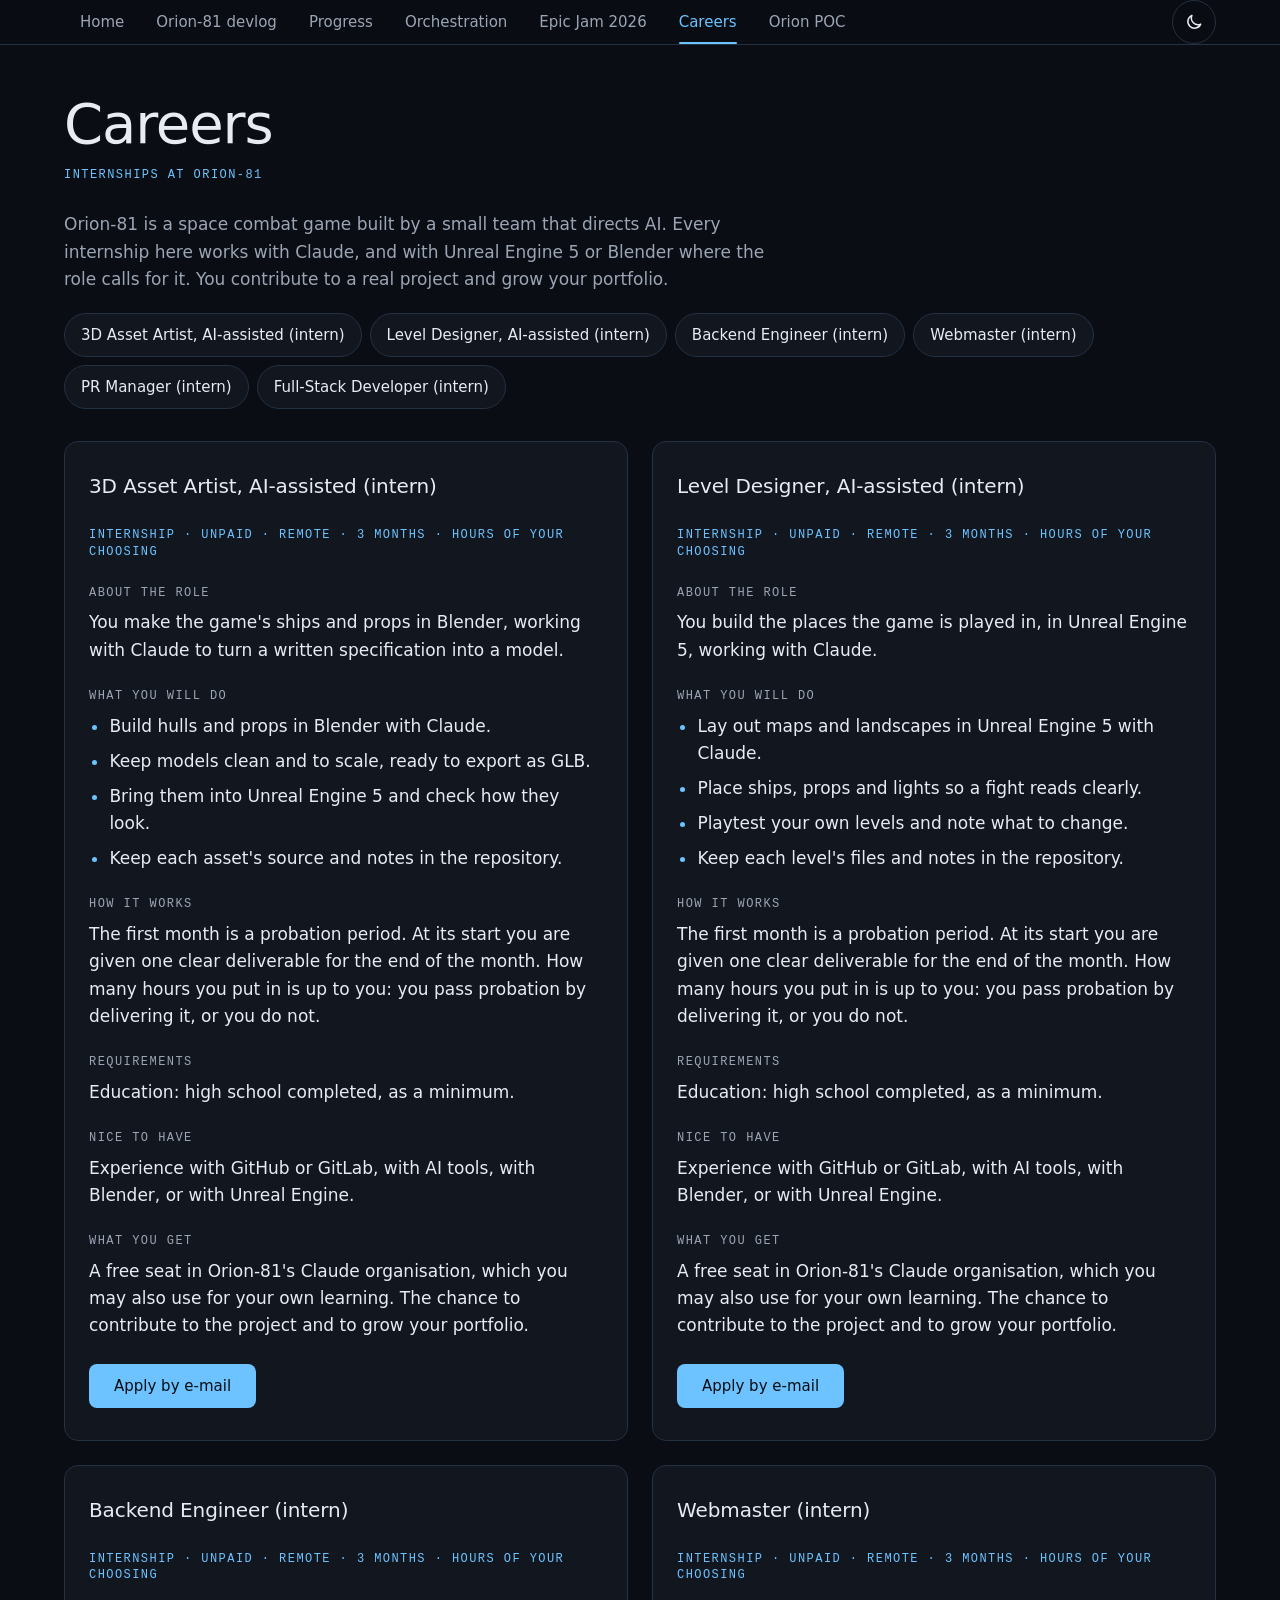
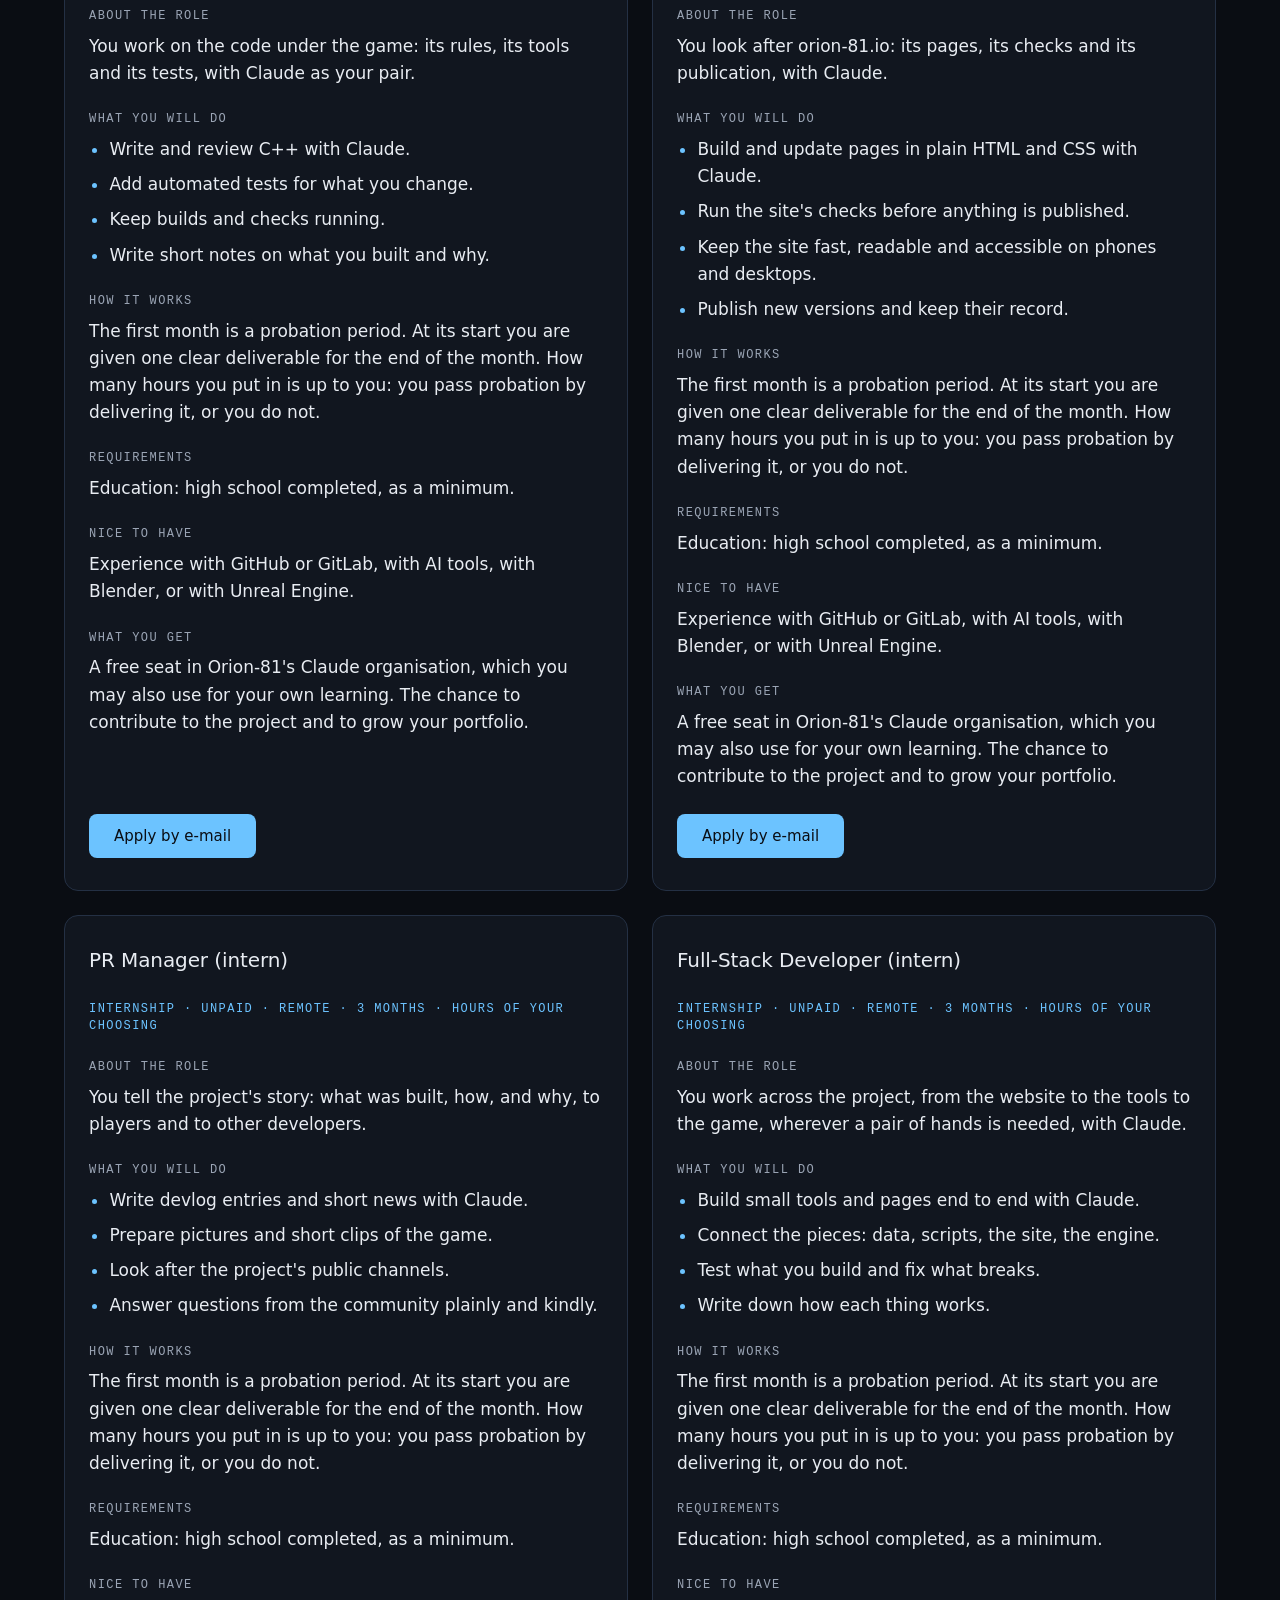
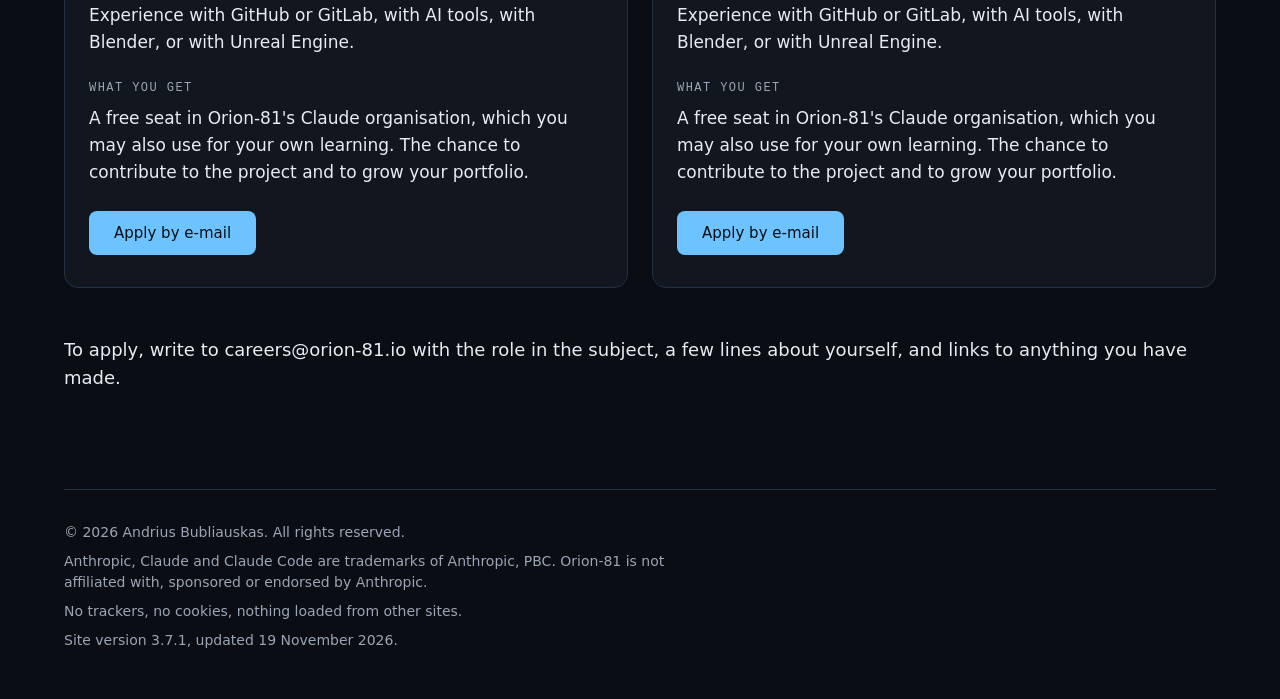
==== careers/index.html @ cafddaf0 "Website v3.7.1: an update of 19 November 2026, 06:45 UTC The home page, the devlog and the Progress " ====
<!doctype html>
<html lang="en-GB" data-theme="dark">
<head>
<meta charset="utf-8">
<meta http-equiv="Content-Security-Policy" content="default-src 'self'; base-uri 'none'; form-action 'none'">
<meta name="viewport" content="width=device-width, initial-scale=1">
<title>Careers at Orion-81</title>
<meta name="description" content="Careers at Orion-81: six internship roles, working with Claude and with Unreal Engine 5 or Blender. Apply by e-mail.">
<meta name="referrer" content="strict-origin-when-cross-origin">
<link rel="icon" type="image/png" sizes="32x32" href="../assets/img/logo/favicon-32.png">
<link rel="icon" type="image/png" sizes="180x180" href="../assets/img/logo/favicon-180.png">
<link rel="apple-touch-icon" href="../assets/img/logo/favicon-180.png">
<!-- (c) 2026 Andrius Bubliauskas. All rights reserved. -->
<link rel="stylesheet" href="../css/tokens.css">
<link rel="stylesheet" href="../css/base.css">
<link rel="stylesheet" href="../css/components.css">
<link rel="stylesheet" href="../css/careers.css">
<script src="../js/site.js"></script>
</head>
<body data-o81-page="careers">
<a class="skip" href="#main">Skip to content</a>
<header class="site-bar"><div class="bar-in">
<nav class="o81-tabs" aria-label="Site">
  <a class="o81-tab" data-tab="home" data-clean="../" href="../index.html">Home</a>
  <a class="o81-tab" data-tab="devlog" data-clean="../devlog/" href="../devlog/index.html">Orion-81 devlog</a>
  <a class="o81-tab" data-tab="progress" data-clean="../devlog/progress.html" href="../devlog/progress.html">Progress</a>
  <a class="o81-tab" data-tab="orchestration" data-clean="../orchestration/" href="../orchestration/index.html">Orchestration</a>
  <a class="o81-tab" data-tab="jam" data-clean="../epic-jam-2026/" href="../epic-jam-2026/index.html">Epic Jam 2026</a>
  <a class="o81-tab" data-tab="careers" data-clean="./" href="index.html" aria-current="page">Careers</a>
  <a class="o81-tab" data-tab="poc" data-clean="../poc/" href="../poc/index.html">Orion POC</a>
</nav>
<button type="button" class="theme-btn" id="o81-theme" aria-pressed="false" aria-label="Light theme"><svg class="i-moon" viewBox="0 0 24 24" width="20" height="20" fill="none" stroke="currentColor" stroke-width="1.8" stroke-linecap="round" stroke-linejoin="round" aria-hidden="true"><path d="M20 14.5A8 8 0 0 1 9.5 4 8 8 0 1 0 20 14.5z"/></svg><svg class="i-sun" viewBox="0 0 24 24" width="20" height="20" fill="none" stroke="currentColor" stroke-width="1.8" stroke-linecap="round" aria-hidden="true"><circle cx="12" cy="12" r="4"/><path d="M12 2v2M12 20v2M2 12h2M20 12h2M4.9 4.9l1.4 1.4M17.7 17.7l1.4 1.4M4.9 19.1l1.4-1.4M17.7 6.3l1.4-1.4"/></svg></button>
</div>
</header>
<main id="main" class="cr-main">

<div class="cr-head">
  <h1>Careers</h1>
  <p class="cr-sub">Internships at Orion-81</p>
  <p class="cr-intro">Orion-81 is a space combat game built by a small team that directs AI. Every internship here works with Claude, and with Unreal Engine 5 or Blender where the role calls for it. You contribute to a real project and grow your portfolio.</p>
  <nav class="cr-roles" aria-label="The six internship roles">
  <ul>
    <li><a href="#asset-artist">3D Asset Artist, AI-assisted (intern)</a></li>
    <li><a href="#level-designer">Level Designer, AI-assisted (intern)</a></li>
    <li><a href="#backend-engineer">Backend Engineer (intern)</a></li>
    <li><a href="#webmaster">Webmaster (intern)</a></li>
    <li><a href="#pr-manager">PR Manager (intern)</a></li>
    <li><a href="#full-stack-developer">Full-Stack Developer (intern)</a></li>
  </ul>
  </nav>
</div>

<div class="cr-list">
<article class="cr-card" id="asset-artist" aria-labelledby="asset-artist-t">
  <h2 id="asset-artist-t">3D Asset Artist, AI-assisted (intern)</h2>
  <p class="cr-kind">Internship &middot; Unpaid &middot; Remote &middot; 3 months &middot; Hours of your choosing</p>
  <h3>About the role</h3>
  <p>You make the game&#x27;s ships and props in Blender, working with Claude to turn a written specification into a model.</p>
  <h3>What you will do</h3>
  <ul>
    <li>Build hulls and props in Blender with Claude.</li>
    <li>Keep models clean and to scale, ready to export as GLB.</li>
    <li>Bring them into Unreal Engine 5 and check how they look.</li>
    <li>Keep each asset&#x27;s source and notes in the repository.</li>
  </ul>
  <h3>How it works</h3>
  <p>The first month is a probation period. At its start you are given one clear deliverable for the end of the month. How many hours you put in is up to you: you pass probation by delivering it, or you do not.</p>
  <h3>Requirements</h3>
  <p>Education: high school completed, as a minimum.</p>
  <h3>Nice to have</h3>
  <p>Experience with GitHub or GitLab, with AI tools, with Blender, or with Unreal Engine.</p>
  <h3>What you get</h3>
  <p>A free seat in Orion-81&#x27;s Claude organisation, which you may also use for your own learning. The chance to contribute to the project and to grow your portfolio.</p>
  <p class="cr-act"><a class="btn btn-primary cr-apply-btn" href="mailto:careers@orion-81.io?subject=Internship%20application%3A%203D%20Asset%20Artist%2C%20AI-assisted%20%28intern%29" aria-label="Apply by e-mail: 3D Asset Artist, AI-assisted (intern)">Apply by e-mail</a></p>
</article>

<article class="cr-card" id="level-designer" aria-labelledby="level-designer-t">
  <h2 id="level-designer-t">Level Designer, AI-assisted (intern)</h2>
  <p class="cr-kind">Internship &middot; Unpaid &middot; Remote &middot; 3 months &middot; Hours of your choosing</p>
  <h3>About the role</h3>
  <p>You build the places the game is played in, in Unreal Engine 5, working with Claude.</p>
  <h3>What you will do</h3>
  <ul>
    <li>Lay out maps and landscapes in Unreal Engine 5 with Claude.</li>
    <li>Place ships, props and lights so a fight reads clearly.</li>
    <li>Playtest your own levels and note what to change.</li>
    <li>Keep each level&#x27;s files and notes in the repository.</li>
  </ul>
  <h3>How it works</h3>
  <p>The first month is a probation period. At its start you are given one clear deliverable for the end of the month. How many hours you put in is up to you: you pass probation by delivering it, or you do not.</p>
  <h3>Requirements</h3>
  <p>Education: high school completed, as a minimum.</p>
  <h3>Nice to have</h3>
  <p>Experience with GitHub or GitLab, with AI tools, with Blender, or with Unreal Engine.</p>
  <h3>What you get</h3>
  <p>A free seat in Orion-81&#x27;s Claude organisation, which you may also use for your own learning. The chance to contribute to the project and to grow your portfolio.</p>
  <p class="cr-act"><a class="btn btn-primary cr-apply-btn" href="mailto:careers@orion-81.io?subject=Internship%20application%3A%20Level%20Designer%2C%20AI-assisted%20%28intern%29" aria-label="Apply by e-mail: Level Designer, AI-assisted (intern)">Apply by e-mail</a></p>
</article>

<article class="cr-card" id="backend-engineer" aria-labelledby="backend-engineer-t">
  <h2 id="backend-engineer-t">Backend Engineer (intern)</h2>
  <p class="cr-kind">Internship &middot; Unpaid &middot; Remote &middot; 3 months &middot; Hours of your choosing</p>
  <h3>About the role</h3>
  <p>You work on the code under the game: its rules, its tools and its tests, with Claude as your pair.</p>
  <h3>What you will do</h3>
  <ul>
    <li>Write and review C++ with Claude.</li>
    <li>Add automated tests for what you change.</li>
    <li>Keep builds and checks running.</li>
    <li>Write short notes on what you built and why.</li>
  </ul>
  <h3>How it works</h3>
  <p>The first month is a probation period. At its start you are given one clear deliverable for the end of the month. How many hours you put in is up to you: you pass probation by delivering it, or you do not.</p>
  <h3>Requirements</h3>
  <p>Education: high school completed, as a minimum.</p>
  <h3>Nice to have</h3>
  <p>Experience with GitHub or GitLab, with AI tools, with Blender, or with Unreal Engine.</p>
  <h3>What you get</h3>
  <p>A free seat in Orion-81&#x27;s Claude organisation, which you may also use for your own learning. The chance to contribute to the project and to grow your portfolio.</p>
  <p class="cr-act"><a class="btn btn-primary cr-apply-btn" href="mailto:careers@orion-81.io?subject=Internship%20application%3A%20Backend%20Engineer%20%28intern%29" aria-label="Apply by e-mail: Backend Engineer (intern)">Apply by e-mail</a></p>
</article>

<article class="cr-card" id="webmaster" aria-labelledby="webmaster-t">
  <h2 id="webmaster-t">Webmaster (intern)</h2>
  <p class="cr-kind">Internship &middot; Unpaid &middot; Remote &middot; 3 months &middot; Hours of your choosing</p>
  <h3>About the role</h3>
  <p>You look after orion-81.io: its pages, its checks and its publication, with Claude.</p>
  <h3>What you will do</h3>
  <ul>
    <li>Build and update pages in plain HTML and CSS with Claude.</li>
    <li>Run the site&#x27;s checks before anything is published.</li>
    <li>Keep the site fast, readable and accessible on phones and desktops.</li>
    <li>Publish new versions and keep their record.</li>
  </ul>
  <h3>How it works</h3>
  <p>The first month is a probation period. At its start you are given one clear deliverable for the end of the month. How many hours you put in is up to you: you pass probation by delivering it, or you do not.</p>
  <h3>Requirements</h3>
  <p>Education: high school completed, as a minimum.</p>
  <h3>Nice to have</h3>
  <p>Experience with GitHub or GitLab, with AI tools, with Blender, or with Unreal Engine.</p>
  <h3>What you get</h3>
  <p>A free seat in Orion-81&#x27;s Claude organisation, which you may also use for your own learning. The chance to contribute to the project and to grow your portfolio.</p>
  <p class="cr-act"><a class="btn btn-primary cr-apply-btn" href="mailto:careers@orion-81.io?subject=Internship%20application%3A%20Webmaster%20%28intern%29" aria-label="Apply by e-mail: Webmaster (intern)">Apply by e-mail</a></p>
</article>

<article class="cr-card" id="pr-manager" aria-labelledby="pr-manager-t">
  <h2 id="pr-manager-t">PR Manager (intern)</h2>
  <p class="cr-kind">Internship &middot; Unpaid &middot; Remote &middot; 3 months &middot; Hours of your choosing</p>
  <h3>About the role</h3>
  <p>You tell the project&#x27;s story: what was built, how, and why, to players and to other developers.</p>
  <h3>What you will do</h3>
  <ul>
    <li>Write devlog entries and short news with Claude.</li>
    <li>Prepare pictures and short clips of the game.</li>
    <li>Look after the project&#x27;s public channels.</li>
    <li>Answer questions from the community plainly and kindly.</li>
  </ul>
  <h3>How it works</h3>
  <p>The first month is a probation period. At its start you are given one clear deliverable for the end of the month. How many hours you put in is up to you: you pass probation by delivering it, or you do not.</p>
  <h3>Requirements</h3>
  <p>Education: high school completed, as a minimum.</p>
  <h3>Nice to have</h3>
  <p>Experience with GitHub or GitLab, with AI tools, with Blender, or with Unreal Engine.</p>
  <h3>What you get</h3>
  <p>A free seat in Orion-81&#x27;s Claude organisation, which you may also use for your own learning. The chance to contribute to the project and to grow your portfolio.</p>
  <p class="cr-act"><a class="btn btn-primary cr-apply-btn" href="mailto:careers@orion-81.io?subject=Internship%20application%3A%20PR%20Manager%20%28intern%29" aria-label="Apply by e-mail: PR Manager (intern)">Apply by e-mail</a></p>
</article>

<article class="cr-card" id="full-stack-developer" aria-labelledby="full-stack-developer-t">
  <h2 id="full-stack-developer-t">Full-Stack Developer (intern)</h2>
  <p class="cr-kind">Internship &middot; Unpaid &middot; Remote &middot; 3 months &middot; Hours of your choosing</p>
  <h3>About the role</h3>
  <p>You work across the project, from the website to the tools to the game, wherever a pair of hands is needed, with Claude.</p>
  <h3>What you will do</h3>
  <ul>
    <li>Build small tools and pages end to end with Claude.</li>
    <li>Connect the pieces: data, scripts, the site, the engine.</li>
    <li>Test what you build and fix what breaks.</li>
    <li>Write down how each thing works.</li>
  </ul>
  <h3>How it works</h3>
  <p>The first month is a probation period. At its start you are given one clear deliverable for the end of the month. How many hours you put in is up to you: you pass probation by delivering it, or you do not.</p>
  <h3>Requirements</h3>
  <p>Education: high school completed, as a minimum.</p>
  <h3>Nice to have</h3>
  <p>Experience with GitHub or GitLab, with AI tools, with Blender, or with Unreal Engine.</p>
  <h3>What you get</h3>
  <p>A free seat in Orion-81&#x27;s Claude organisation, which you may also use for your own learning. The chance to contribute to the project and to grow your portfolio.</p>
  <p class="cr-act"><a class="btn btn-primary cr-apply-btn" href="mailto:careers@orion-81.io?subject=Internship%20application%3A%20Full-Stack%20Developer%20%28intern%29" aria-label="Apply by e-mail: Full-Stack Developer (intern)">Apply by e-mail</a></p>
</article>
</div>

<p class="cr-close">To apply, write to careers@orion-81.io with the role in the subject, a few lines about yourself, and links to anything you have made.</p>

</main>
<footer class="pg-footer">
  <p>&copy; 2026 Andrius Bubliauskas. All rights reserved.</p>
  <p>Anthropic, Claude and Claude Code are trademarks of Anthropic, PBC. Orion-81 is not affiliated with, sponsored or endorsed by Anthropic.</p>
  <p>No trackers, no cookies, nothing loaded from other sites.</p>
  <p>Site version 3.7.1, updated 19 November 2026.</p>
</footer>
<script src="../js/tabbar.js"></script>
</body>
</html>
---- css/tokens.css ----
/* (c) 2026 Andrius Bubliauskas. All rights reserved.
   Design tokens for orion-81.io 3.0.0 (DESIGN.md section 1). Components use these names, never raw values.
   Dark is the default; the light theme is chosen only by the visitor (the switch in the top bar). */
:root {
  color-scheme: dark;

  /* colour roles, dark */
  --bg: #0a0d13;
  --surface: #11161f;
  --raised: #171e2a;
  --line: #243044;
  --control-line: #627189;
  --text: #e8ecf2;
  --muted: #9ba5b5;
  --primary: #6cc3ff;
  --done: #5fd38d;
  --now: #ffc65c;
  --next: #9aa8ff;
  --on-primary: var(--bg);
  --bar-bg: rgba(10, 13, 19, 0.94);
  --plate: #05070b;

  /* type */
  --sans: system-ui, -apple-system, "Segoe UI", Roboto, "Helvetica Neue", Arial, sans-serif;
  --mono: ui-monospace, "Cascadia Mono", Consolas, "Liberation Mono", monospace;
  --fs-display: clamp(2.25rem, 5vw, 3.5rem);
  --fs-h2: clamp(1.5rem, 3vw, 2rem);
  --fs-h3: 1.25rem;
  --fs-body: 1.0625rem;
  --fs-small: 0.875rem;
  --fs-eyebrow: 0.75rem;
  --measure: 68ch;

  /* spacing, 4-based */
  --s1: 4px;
  --s2: 8px;
  --s3: 12px;
  --s4: 16px;
  --s5: 24px;
  --s6: 32px;
  --s7: 48px;
  --s8: 64px;
  --s9: 96px;
  --section-gap: clamp(var(--s7), 8vw, var(--s9));
  --gutter: clamp(16px, 4vw, 32px);
  --content: min(72rem, 100% - 2 * var(--gutter));

  /* shape */
  --radius: 14px;
  --radius-s: 8px;
  --radius-pill: 999px;
  --glow-c: color-mix(in srgb, var(--primary) 18%, transparent);
  --glow: 0 0 24px 2px var(--glow-c);
  --hit: 44px;

  /* motion */
  --dur-fast: 150ms;
  --dur: 250ms;
  --dur-slow: 400ms;
  --dur-gauge: 700ms;
  --ease: cubic-bezier(0.2, 0.7, 0.2, 1);
}

:root[data-theme="light"] {
  color-scheme: light;
  --bg: #f6f8fb;
  --surface: #ffffff;
  --raised: #eef2f7;
  --line: #d9e0ea;
  --control-line: #738094;
  --text: #0f1621;
  --muted: #4f5b6d;
  --primary: #0b6fb8;
  --done: #187a43;
  --now: #9a6100;
  --next: #4a55c7;
  --bar-bg: rgba(246, 248, 251, 0.94);
}

@media (prefers-reduced-motion: reduce) {
  :root {
    --dur-fast: 0.01ms;
    --dur: 0.01ms;
    --dur-slow: 0.01ms;
    --dur-gauge: 0.01ms;
  }
}
---- css/base.css ----
/* (c) 2026 Andrius Bubliauskas. All rights reserved.
   Base layer for orion-81.io 3.0.0: reset, type, page frame, top bar, skip link, footer (DESIGN.md sections 1, 2, 3.1, 3.14). */
*, *::before, *::after { box-sizing: border-box; }
html {
  -webkit-text-size-adjust: 100%;
  text-size-adjust: 100%;
  --bar-h: 45px;
  --toc-h: 0px;
  scroll-padding-top: calc(var(--bar-h) + var(--toc-h) + var(--s4));
}
@media (max-width: 559px) {
  html { --bar-h: 89px; }
}
/* seven tabs: up to 434 px the strip needs a third row (3 x 44 px and the border; measured: 133 px at 434 px, 89 px at 435 px), so the page's top allowance follows it (3.6.0) */
@media (max-width: 434px) {
  html { --bar-h: 133px; }
}
@media (min-width: 900px) {
  html.has-toc { --toc-h: 45px; }
}
body {
  margin: 0;
  display: grid;
  grid-template-columns: minmax(0, 1fr);
  grid-template-rows: auto auto 1fr auto;
  min-height: 100vh;
  background: var(--bg);
  color: var(--text);
  font: 400 var(--fs-body) / 1.6 var(--sans);
  font-variant-numeric: normal;
  overflow-wrap: break-word;
}
h1, h2, h3, h4, p, dl, dd, dt, ol, ul, figure, blockquote { margin: 0; padding: 0; }
ol, ul { list-style: none; }
img, svg { max-width: 100%; }
img { height: auto; }
button, input, select { font: inherit; color: inherit; }
button { cursor: pointer; }

h1 { font-size: var(--fs-display); font-weight: 300; line-height: 1.1; letter-spacing: -0.02em; }
h2 { font-size: var(--fs-h2); font-weight: 400; line-height: 1.2; letter-spacing: -0.005em; }
h3 { font-size: var(--fs-h3); font-weight: 500; line-height: 1.3; }
p, li, dd { max-width: var(--measure); }
small, .small { font-size: var(--fs-small); line-height: 1.5; }

a { color: var(--primary); text-decoration: underline; text-underline-offset: 0.18em; text-decoration-thickness: 1px; }
a:hover { text-decoration-thickness: 2px; }

:focus-visible {
  outline: 2px solid var(--primary);
  outline-offset: 2px;
  border-radius: 4px;
}
:focus:not(:focus-visible) { outline: none; }

main { grid-row: 3; min-width: 0; }
main > * { width: var(--content); margin-inline: auto; }
main > section { padding-block: 0 var(--section-gap); }
main > section:first-child { padding-top: clamp(var(--s5), 5vw, var(--s8)); }

/* skip link: sits above the window until it is focused */
.skip {
  position: absolute;
  top: 0;
  left: var(--s4);
  z-index: 100;
  display: inline-flex;
  align-items: center;
  min-height: var(--hit);
  padding: 0 var(--s4);
  background: var(--primary);
  color: var(--on-primary);
  border-radius: 0 0 var(--radius-s) var(--radius-s);
  font-weight: 500;
  text-decoration: none;
  transform: translateY(-110%);
  transition: transform var(--dur-fast) var(--ease);
}
.skip:focus { transform: none; outline: 2px solid var(--text); outline-offset: -4px; }

/* top bar: five tabs, a 44 px theme button, sticky and translucent */
.site-bar {
  grid-row: 1;
  position: sticky;
  top: 0;
  z-index: 40;
  background: var(--bar-bg);
  border-bottom: 1px solid var(--line);
}
@supports (backdrop-filter: blur(8px)) {
  .site-bar { backdrop-filter: blur(10px); -webkit-backdrop-filter: blur(10px); }
}
.bar-in {
  width: var(--content);
  margin-inline: auto;
  display: flex;
  align-items: center;
  gap: var(--s2);
  min-height: var(--hit);
}
/* all five tabs are always visible: below about 560 px the strip wraps onto a second row (never a sideways scroll) */
.o81-tabs {
  flex: 1 1 auto;
  min-width: 0;
  display: flex;
  flex-wrap: wrap;
  align-items: stretch;
  position: relative;
}
.o81-tab {
  position: relative;
  flex: 0 0 auto;
  display: inline-flex;
  align-items: center;
  min-width: var(--hit);
  min-height: var(--hit);
  padding: 0 var(--s3);
  color: var(--muted);
  font-size: 0.9375rem;
  white-space: nowrap;
  text-decoration: none;
  transition: color var(--dur-fast) var(--ease);
}
.o81-tab:hover { color: var(--text); }
.o81-tab[aria-current="page"] { color: var(--primary); }
.o81-tab[aria-current="page"]::after {
  content: "";
  position: absolute;
  left: var(--s3);
  right: var(--s3);
  bottom: 0;
  height: 2px;
  background: var(--primary);
  border-radius: 2px;
}
.o81-tab:focus-visible { outline-offset: -4px; }
/* narrow screens: the tabs flow in rows (never a sideways scroll). The first row leaves room for the theme button at the top right; the second row
   uses the whole width, so the seven tabs fit in two rows from 435 px and take a third row below that (3.6.0). */
@media (max-width: 559px) {
  .bar-in { display: block; position: relative; }
  .o81-tabs { display: block; font-size: 0; line-height: 0; }
  .o81-tabs::before { content: ""; float: right; width: calc(var(--hit) + var(--s2)); height: var(--hit); }
  .o81-tab { vertical-align: top; font-size: 0.9375rem; line-height: 1.2; }
  .theme-btn { position: absolute; top: 0; right: 0; }
}
@media (max-width: 400px) {
  .o81-tab { padding: 0 8px; }
  .o81-tab[aria-current="page"]::after { left: 8px; right: 8px; }
}
/* six tabs: on the narrowest phones the tab text is a little smaller so that they keep two rows */
@media (max-width: 359px) {
  .o81-tab { padding: 0 6px; font-size: 0.875rem; }
  .o81-tab[aria-current="page"]::after { left: 6px; right: 6px; }
}
@media (min-width: 700px) {
  .o81-tab { padding: 0 var(--s4); }
  .o81-tab[aria-current="page"]::after { left: var(--s4); right: var(--s4); }
}

.theme-btn {
  flex: 0 0 auto;
  align-self: flex-start;
  width: var(--hit);
  height: var(--hit);
  display: grid;
  place-items: center;
  padding: 0;
  background: transparent;
  border: 1px solid var(--line);
  border-radius: var(--radius-pill);
  color: var(--text);
  transition: background var(--dur) var(--ease), border-color var(--dur) var(--ease);
}
.theme-btn:hover { background: var(--raised); border-color: var(--primary); }
.theme-btn .i-sun { display: none; }
[data-theme="light"] .theme-btn .i-sun { display: block; }
[data-theme="light"] .theme-btn .i-moon { display: none; }
html:not(.js) .theme-btn { display: none; }

/* footer */
.pg-footer {
  grid-row: 4;
  width: var(--content);
  margin-inline: auto;
  padding-block: var(--s6) var(--s7);
  border-top: 1px solid var(--line);
  color: var(--muted);
  font-size: var(--fs-small);
  line-height: 1.5;
}
.pg-footer p + p { margin-top: var(--s2); }

/* three-star marker: three dots on a diagonal, drawn for the project */
.stars { display: inline-flex; gap: 4px; align-items: center; vertical-align: middle; margin-right: var(--s3); }
.stars i { display: block; width: 5px; height: 5px; border-radius: 50%; background: var(--primary); }
.stars i:nth-child(1) { transform: translate(-4px, 4px); }
.stars i:nth-child(2) { opacity: 0.7; }
.stars i:nth-child(3) { opacity: 0.45; transform: translate(4px, -4px); }
h2 .stars { margin-right: var(--s3); }

.eyebrow, .fp-eyebrow {
  font: 500 var(--fs-eyebrow) / 1.4 var(--mono);
  letter-spacing: 0.12em;
  text-transform: uppercase;
  color: var(--muted);
}
---- css/components.css ----
/* (c) 2026 Andrius Bubliauskas. All rights reserved.
   Components for orion-81.io 3.0.0 (DESIGN.md section 3 and the amendments of section 7). Built on tokens.css; no raw colour values.
   Everything is readable without script: the un-animated state is the complete, visible state. */

/* ---- buttons and links (3.12) */
.btn, .fp-btn {
  display: inline-flex;
  align-items: center;
  justify-content: center;
  gap: var(--s2);
  min-height: var(--hit);
  min-width: var(--hit);
  padding: 0 var(--s5);
  border: 1px solid transparent;
  border-radius: var(--radius-s);
  background: transparent;
  color: var(--text);
  font-size: 0.9375rem;
  font-weight: 500;
  line-height: 1.2;
  text-align: center;
  text-decoration: none;
  transition: background var(--dur-fast) var(--ease), border-color var(--dur-fast) var(--ease), color var(--dur-fast) var(--ease);
}
.btn-primary, .fp-btn-primary { background: var(--primary); color: var(--on-primary); }
.btn-primary:hover, .fp-btn-primary:hover { background: color-mix(in srgb, var(--primary) 84%, var(--text)); }
.btn-secondary, .fp-btn-secondary { border-color: var(--line); background: transparent; }
.btn-secondary:hover, .fp-btn-secondary:hover { border-color: var(--primary); background: var(--raised); }
.btn-quiet { color: var(--primary); padding-inline: var(--s3); }
.btn-quiet:hover { background: var(--raised); }
.btn:focus-visible, .fp-btn:focus-visible { outline-offset: 3px; }
.btn[disabled], .btn[aria-disabled="true"] { color: var(--muted); border-color: var(--line); background: transparent; cursor: not-allowed; }

/* ---- the streak divider (3.5) */
.streak {
  height: 1px;
  margin-bottom: var(--s7);
  background: linear-gradient(90deg, transparent, var(--primary) 50%, transparent);
  box-shadow: var(--glow);
  transform-origin: 50% 50%;
}

/* ---- the hero (3.3): the logo is a deliberate dark plate (radius, a hairline and the glow) */
.fp-hero, .pg-hero { display: grid; gap: var(--s5); align-items: center; }
.fp-hero picture, .pg-hero picture {
  display: block;
  justify-self: start;
  width: min(60%, 200px);
  overflow: hidden;
  background: var(--plate);
  border: 1px solid var(--line);
  border-radius: var(--radius);
  box-shadow: var(--glow);
}
.fp-logo, .pg-logo { display: block; width: 100%; height: auto; }
.fp-title { margin: var(--s3) 0 var(--s3); }
.fp-lead { font-size: 1.3125rem; line-height: 1.45; font-weight: 300; max-width: 34ch; }
.fp-summary { margin-top: var(--s4); color: var(--muted); max-width: 56ch; }
.fp-cta { display: flex; flex-wrap: wrap; gap: var(--s3); margin-top: var(--s5); }
@media (min-width: 760px) {
  .fp-hero { grid-template-columns: minmax(0, 1.15fr) minmax(0, 0.85fr); gap: var(--s7); }
  .fp-hero picture { order: 2; justify-self: end; width: 100%; max-width: 200px; }
}

/* devlog hero: the page title with the logo beside it */
.pg-hero { gap: var(--s4); }
.pg-lead { font-size: 1.1875rem; line-height: 1.5; font-weight: 300; max-width: 62ch; }
.pg-hero p { max-width: 62ch; }
.pg-summary-page { color: var(--muted); }
.pg-status-line {
  padding: var(--s4) var(--s5);
  background: var(--surface);
  border: 1px solid var(--line);
  border-left: 3px solid var(--now);
  border-radius: var(--radius);
}
@media (min-width: 900px) {
  .pg-hero { grid-template-columns: minmax(0, 1fr) minmax(0, 190px); column-gap: var(--s7); align-items: start; }
  .pg-hero picture { grid-column: 2; grid-row: 1 / span 6; justify-self: end; width: 100%; max-width: 190px; }
  .pg-hero > :not(picture) { grid-column: 1; }
}

/* ---- gauge tiles (3.4 and 7.3): the number is real text and is never rewritten; the numbers of a row share one baseline */
.fp-stats { display: grid; gap: var(--s4); grid-template-columns: minmax(0, 1fr); }
@media (min-width: 360px) { .fp-stats { grid-template-columns: repeat(2, minmax(0, 1fr)); } }
@media (min-width: 1200px) { .fp-stats { grid-template-columns: repeat(4, minmax(0, 1fr)); } }
.fp-stat {
  display: flex;
  flex-direction: column-reverse;
  justify-content: flex-end;
  gap: var(--s3);
  padding: var(--s5);
  background: var(--surface);
  border: 1px solid var(--line);
  border-radius: var(--radius);
}
.fp-cap { font-size: var(--fs-small); line-height: 1.45; color: var(--muted); max-width: 28ch; }
.fp-num { font: 300 clamp(2rem, 3.2vw, 2.75rem) / 1.1 var(--sans); font-variant-numeric: tabular-nums; letter-spacing: -0.02em; }
@media (min-width: 360px) and (max-width: 599px) { .fp-stats { gap: var(--s3); } .fp-stat { padding: var(--s4); } .fp-num { font-size: 1.75rem; } }
/* in the narrowest tiles "201 of 278" may wrap: the line height then clears the taller inline boxes of the numbers, so the lines never overlap */
@media (min-width: 360px) and (max-width: 419px) { .fp-num { font-size: 1.5rem; line-height: 1.65; } }
/* The big numbers are set in the sans stack with tabular figures. In the monospace stack the comma and the space are whole cells, which read as "1 , 396" and "~67  bn"; the digits keep one width, so the numbers of a row still line up */
.fp-of { font: 400 1rem var(--sans); color: var(--muted); letter-spacing: 0; }
.gauge { display: block; width: auto; max-width: 100%; height: 5.5rem; margin: 0 0 var(--s2); overflow: visible; }
.gauge .track, .gauge .val { fill: none; stroke-width: 9; stroke-linecap: round; }
.gauge .track { stroke: var(--raised); }
.gauge .val { stroke: var(--primary); }
/* a tile without a gauge keeps the gauge's height as a quiet three-star mark, so the numbers of the row line up */
.fp-stat-plain .fp-num::before {
  content: "";
  display: block;
  height: 5.5rem;
  margin-bottom: var(--s2);
  background:
    radial-gradient(circle, var(--primary) 0 3px, transparent 3.5px) 10px 76% / 14px 14px no-repeat,
    radial-gradient(circle, color-mix(in srgb, var(--primary) 70%, transparent) 0 3px, transparent 3.5px) 28px 50% / 14px 14px no-repeat,
    radial-gradient(circle, color-mix(in srgb, var(--primary) 45%, transparent) 0 3px, transparent 3.5px) 46px 24% / 14px 14px no-repeat;
}

/* ---- feature link cards: the progress chart (home) and the same card on the devlog */
.fp-feature, .pg-feature {
  display: grid;
  grid-template-columns: auto minmax(0, 1fr);
  gap: var(--s5);
  align-items: center;
  padding: var(--s5);
  background: var(--surface);
  border: 1px solid var(--line);
  border-radius: var(--radius);
  color: var(--text);
  text-decoration: none;
  transition: border-color var(--dur) var(--ease), background var(--dur) var(--ease);
}
.fp-feature:hover, .pg-feature:hover { border-color: var(--primary); background: var(--raised); }
.fp-feature-art { display: flex; align-items: flex-end; gap: 6px; width: 96px; height: 80px; }
.fp-bar { display: block; flex: 1 1 0; background: var(--primary); border-radius: 3px 3px 0 0; }
.fp-bar-1 { height: 30%; opacity: 0.5; }
.fp-bar-2 { height: 52%; opacity: 0.6; }
.fp-bar-3 { height: 44%; opacity: 0.7; }
.fp-bar-4 { height: 70%; opacity: 0.8; }
.fp-bar-5 { height: 62%; opacity: 0.9; }
.fp-bar-6 { height: 90%; }
.fp-feature-text { display: flex; flex-direction: column; gap: var(--s1); min-width: 0; }
.fp-feature-kicker, .pg-feature-kicker { display: block; font: 500 var(--fs-eyebrow) / 1.4 var(--mono); letter-spacing: 0.12em; text-transform: uppercase; color: var(--primary); }
.fp-feature-h, .pg-feature-h { display: block; font-size: var(--fs-h3); font-weight: 500; line-height: 1.3; }
.fp-feature-p, .pg-feature-p { display: block; color: var(--muted); max-width: var(--measure); }
.fp-feature-go, .pg-feature-go { display: block; margin-top: var(--s2); color: var(--primary); font-weight: 500; }
.pg-feature { grid-template-columns: minmax(0, 1fr); gap: var(--s1); }
@media (max-width: 479px) {
  .fp-feature { grid-template-columns: minmax(0, 1fr); }
}

/* ---- cards (3.9): varied layouts, never three identical, and no row left half empty */
.fp-cards { display: grid; gap: var(--s4); grid-template-columns: minmax(0, 1fr); }
.fp-card { padding: var(--s5); background: var(--surface); border: 1px solid var(--line); border-radius: var(--radius); min-width: 0; }
.fp-card-h { display: block; margin-bottom: var(--s3); font-size: var(--fs-h3); font-weight: 500; }
.fp-card p + p { margin-top: var(--s3); }
.fp-card [data-o81-stat] { font-family: var(--sans); font-variant-numeric: tabular-nums; color: var(--primary); }
.fp-card:nth-child(3) { background: transparent; border: 0; border-left: 3px solid var(--primary); border-radius: 0; padding: var(--s2) var(--s5); }
.fp-card:nth-child(3) p { font-size: 1.25rem; line-height: 1.5; font-weight: 300; max-width: 40ch; }
.fp-card-wide { background: var(--raised); }
.fp-card-wide .fp-card-h { font-size: var(--fs-h2); font-weight: 400; }
@media (min-width: 900px) {
  .fp-cards { grid-template-columns: repeat(6, minmax(0, 1fr)); }
  .fp-card:nth-child(1) { grid-column: span 3; }
  .fp-card:nth-child(2) { grid-column: span 3; }
  .fp-card:nth-child(3) { grid-column: span 6; display: grid; grid-template-columns: minmax(0, 0.7fr) minmax(0, 1.3fr); column-gap: var(--s7); align-items: center; }
  .fp-card:nth-child(3) .fp-card-h { margin: 0; }
  .fp-card:nth-child(3) p { max-width: none; }
  .fp-card-wide { grid-column: span 6; display: grid; grid-template-columns: minmax(0, 0.7fr) minmax(0, 1.3fr); gap: var(--s3) var(--s7); padding: var(--s6) var(--s7); }
  .fp-card-wide .fp-card-h { grid-row: span 2; margin: 0; }
  .fp-card-wide p + p { margin-top: 0; color: var(--muted); }
}
/* from 1200 px the quote card pairs with the wide card: one row, two cards */
@media (min-width: 1200px) {
  .fp-card:nth-child(3) { grid-column: span 2; display: block; padding: var(--s3) var(--s5); align-self: center; }
  .fp-card:nth-child(3) .fp-card-h { margin-bottom: var(--s3); }
  .fp-card:nth-child(3) p { max-width: 40ch; }
  .fp-card-wide { grid-column: span 4; grid-template-columns: minmax(0, 0.55fr) minmax(0, 1.45fr); column-gap: var(--s6); padding: var(--s6); }
}

/* ---- the door to the archived proof of concept and the Discord link (3.9, 3.13, contract K), side by side in one row */
.fp-elsewhere { display: grid; grid-template-columns: minmax(0, 1fr); gap: var(--s4); align-items: center; }
@media (min-width: 600px) { .fp-elsewhere { grid-template-columns: minmax(0, 1fr) auto; } }
.fp-door {
  display: grid;
  grid-template-columns: minmax(0, 1fr) auto;
  grid-template-areas: "h go" "p go";
  column-gap: var(--s5);
  row-gap: var(--s1);
  align-items: center;
  padding: var(--s5);
  border: 1px dashed var(--line);
  border-radius: var(--radius);
  color: var(--text);
  text-decoration: none;
  transition: border-color var(--dur) var(--ease), background var(--dur) var(--ease);
}
.fp-door:hover { border-color: var(--primary); background: var(--surface); }
.fp-door-h { grid-area: h; font-size: var(--fs-h3); font-weight: 500; }
.fp-door-p { grid-area: p; color: var(--muted); max-width: var(--measure); }
.fp-door-go { grid-area: go; color: var(--primary); font-size: 1.5rem; }
.dc-link {
  display: inline-flex;
  align-items: center;
  gap: var(--s3);
  min-height: var(--hit);
  padding: var(--s2) var(--s5) var(--s2) var(--s4);
  border: 1px solid var(--line);
  border-radius: var(--radius-s);
  color: var(--text);
  font-size: 0.9375rem;
  font-weight: 500;
  text-decoration: none;
  transition: border-color var(--dur-fast) var(--ease), background var(--dur-fast) var(--ease);
}
.dc-link:hover { border-color: var(--primary); background: var(--raised); }
.dc-mark { display: block; width: 28px; height: auto; flex: none; }
.dc-black { display: none; }
[data-theme="light"] .dc-white { display: none; }
[data-theme="light"] .dc-black { display: block; }

/* ---- the contents bar and the "Jump to" menu (3.2) */
.toc { grid-row: 2; z-index: 30; background: var(--bar-bg); border-bottom: 1px solid var(--line); }
.toc-in { width: var(--content); margin-inline: auto; }
.toc summary {
  display: flex;
  align-items: center;
  min-height: var(--hit);
  padding: 0 var(--s2);
  color: var(--primary);
  font-size: 0.9375rem;
  font-weight: 500;
  cursor: pointer;
  list-style: none;
}
.toc summary::-webkit-details-marker { display: none; }
.toc summary::after { content: ""; width: 8px; height: 8px; margin-left: var(--s3); border-right: 1.5px solid currentColor; border-bottom: 1.5px solid currentColor; transform: rotate(45deg) translateY(-2px); transition: transform var(--dur) var(--ease); }
.toc details[open] > summary::after { transform: rotate(-135deg) translateY(-2px); }
.toc ul { display: flex; flex-direction: column; padding-bottom: var(--s2); }
.toc li { max-width: none; }
.toc a {
  display: flex;
  align-items: center;
  min-height: var(--hit);
  min-width: var(--hit);
  padding: 0 var(--s2);
  color: var(--muted);
  font-size: 0.9375rem;
  text-decoration: none;
}
.toc a:hover { color: var(--text); }
.toc a[aria-current="location"] { color: var(--primary); }
@media (min-width: 900px) {
  .toc { position: sticky; top: var(--bar-h); backdrop-filter: blur(10px); -webkit-backdrop-filter: blur(10px); }
  .toc summary { display: none; }
  .toc ul {
    flex-direction: row;
    height: var(--hit);
    padding: 0;
    overflow-x: auto;
    overflow-y: hidden;
    position: relative;
    scrollbar-width: none;
  }
  .toc ul::-webkit-scrollbar { height: 0; width: 0; }
  .toc li { flex: 0 0 auto; }
  .toc a { position: relative; padding: 0 var(--s3); white-space: nowrap; height: var(--hit); }
  .toc a[aria-current="location"]::after { content: ""; position: absolute; left: var(--s3); right: var(--s3); bottom: 0; height: 2px; background: var(--primary); border-radius: 2px; }
  .toc a:focus-visible { outline-offset: -4px; }
  .toc ul.can-r { -webkit-mask-image: linear-gradient(to right, #000 calc(100% - 28px), transparent); mask-image: linear-gradient(to right, #000 calc(100% - 28px), transparent); }
  .toc ul.can-l { -webkit-mask-image: linear-gradient(to left, #000 calc(100% - 28px), transparent); mask-image: linear-gradient(to left, #000 calc(100% - 28px), transparent); }
  .toc ul.can-l.can-r { -webkit-mask-image: linear-gradient(to right, transparent, #000 28px, #000 calc(100% - 28px), transparent); mask-image: linear-gradient(to right, transparent, #000 28px, #000 calc(100% - 28px), transparent); }
  .toc details::details-content { display: contents; content-visibility: visible; }
}
/* 1200 px and wider: the strip wraps to a second row, so no link is cut off and nothing hides behind an edge fade */
@media (min-width: 1200px) {
  .toc ul, .toc ul.can-r, .toc ul.can-l, .toc ul.can-l.can-r { flex-wrap: wrap; height: auto; overflow: visible; -webkit-mask-image: none; mask-image: none; }
}

/* ---- section headings with the three-star marker */
main h2 { margin-bottom: var(--s5); display: flex; align-items: center; }
main h2 .stars { flex: none; }
main p + p, main p + ul, main ul + p, main p + ol, main ol + p { margin-top: var(--s4); }
main h3.pg-sub { margin: var(--s6) 0 var(--s4); }
.pg-quiet { color: var(--muted); font-size: var(--fs-small); }

/* ---- the AI effort tiles (devlog, at a glance) */
.pg-stats { display: grid; gap: var(--s4); grid-template-columns: minmax(0, 1fr); margin-top: var(--s4); }
@media (min-width: 600px) { .pg-stats { grid-template-columns: repeat(2, minmax(0, 1fr)); } }
@media (min-width: 1200px) { .pg-stats { grid-template-columns: repeat(3, minmax(0, 1fr)); } }
.pg-stat { display: flex; flex-direction: column; gap: var(--s2); padding: var(--s5); max-width: none; background: var(--surface); border: 1px solid var(--line); border-radius: var(--radius); }
.pg-stat-num { display: block; font: 300 1.5rem / 1.2 var(--sans); font-variant-numeric: tabular-nums; letter-spacing: -0.01em; }
.pg-stat-cap { display: block; color: var(--muted); font-size: var(--fs-small); line-height: 1.5; }
main .pg-stats + .pg-quiet { margin-top: var(--s4); }

/* ---- the devlog timeline (3.8) */
.pg-tools { display: flex; flex-wrap: wrap; gap: var(--s2); margin-top: var(--s4); }
.pg-tools[hidden] { display: none; }
.pg-log { position: relative; margin: var(--s5) 0 0 6px; padding-left: var(--s5); border-left: 1px solid var(--line); display: grid; gap: var(--s6); }
.pg-entry { position: relative; display: grid; grid-template-columns: minmax(0, 1fr); gap: var(--s2); max-width: none; }
.pg-entry::before { content: ""; position: absolute; left: calc(-1 * var(--s5) - 5px); top: 0.55rem; width: 9px; height: 9px; border-radius: 50%; background: var(--primary); box-shadow: var(--glow); }
.pg-date { font: 400 var(--fs-small) / 1.7 var(--mono); color: var(--muted); }
.pg-entry-h { font-size: 1.375rem; font-weight: 400; line-height: 1.25; letter-spacing: -0.01em; }
.pg-entry p { max-width: var(--measure); margin-top: 0; }
.pg-summary {
  padding: var(--s3) var(--s4);
  background: var(--raised);
  border-left: 2px solid var(--primary);
  border-radius: 0 10px 10px 0;
}
.pg-more > summary { list-style: none; }
.pg-more > summary::-webkit-details-marker { display: none; }
.pg-more > summary {
  display: inline-flex;
  align-items: center;
  gap: var(--s3);
  min-height: var(--hit);
  min-width: var(--hit);
  color: var(--primary);
  font-size: 0.9375rem;
  cursor: pointer;
}
.pg-more > summary::after { content: ""; width: 8px; height: 8px; border-right: 1.5px solid currentColor; border-bottom: 1.5px solid currentColor; transform: rotate(45deg) translateY(-2px); transition: transform var(--dur) var(--ease); }
.pg-more[open] > summary::after { transform: rotate(-135deg) translateY(-2px); }
.pg-more[open] > :not(summary) { animation: fade-in var(--dur) var(--ease) both; }
.pg-more > p { margin-top: var(--s3); }
@keyframes fade-in { from { transform: translateY(6px); } to { transform: none; } }

/* ---- lists and cards of the plain sections */
.pg-list > li { padding: var(--s3) var(--s4); background: var(--surface); border: 1px solid var(--line); border-radius: var(--radius-s); max-width: none; }
.pg-list { display: grid; gap: var(--s2); margin: var(--s4) 0; }
@media (min-width: 900px) { #what .pg-list { grid-template-columns: repeat(2, minmax(0, 1fr)); } }
.pg-ahead { counter-reset: ahead; }
.pg-ahead > li { position: relative; padding-left: calc(var(--s7) + var(--s2)); }
.pg-ahead > li::before { counter-increment: ahead; content: counter(ahead); position: absolute; left: var(--s4); top: var(--s3); font: 500 1rem var(--mono); color: var(--primary); }
.pg-cards { display: grid; gap: var(--s4); margin-top: var(--s4); }
.pg-card { padding: var(--s5); background: var(--surface); border: 1px solid var(--line); border-radius: var(--radius); }
.pg-card p { margin: 0; }
@media (min-width: 900px) { .pg-cards { grid-template-columns: minmax(0, 1.4fr) minmax(0, 1fr); } .pg-cards .pg-card:first-child { grid-row: span 2; } }
.pg-card-quote { border-left: 3px solid var(--primary); }
#how .pg-list > li { background: transparent; border: 0; border-left: 2px solid var(--line); border-radius: 0; padding: var(--s1) var(--s4); }
#poc-note p { padding: var(--s4) var(--s5); background: var(--surface); border: 1px dashed var(--line); border-radius: var(--radius); }

/* ---- the milestone road (3.7 and 7.5). With no script: the ordered list, every node's heading, status and text visible. With script: a button inside each
   h3 (aria-expanded, aria-controls), the current node open; below 900 px each node opens in place; from 900 px a scrollable rail with one readout panel under it. */
.pg-road { position: relative; display: grid; gap: var(--s2); margin: var(--s5) 0 var(--s4); max-width: none; }
.pg-step { --c: var(--next); position: relative; max-width: none; padding-left: var(--s7); }
.pg-step.is-done { --c: var(--done); }
.pg-step.is-now { --c: var(--now); }
.pg-step.is-later { --c: var(--next); }
.pg-step::before { content: ""; position: absolute; left: 11px; top: 0; bottom: calc(-1 * var(--s2)); width: 1px; background: var(--line); }
.pg-step:first-child::before { top: 22px; }
.pg-step:last-child::before { bottom: calc(100% - 22px); }
.pg-node { position: relative; padding: var(--s3) var(--s4); background: var(--surface); border: 1px solid var(--line); border-left: 3px solid var(--c); border-radius: var(--radius); transition: background var(--dur) var(--ease); }
.pg-step.is-open > .pg-node { background: var(--raised); }
.pg-node::before { content: ""; position: absolute; left: calc(-1 * var(--s7) + 4px - 3px); top: 14px; width: 14px; height: 14px; border-radius: 50%; border: 2px solid var(--c); background: var(--bg); }
.is-done > .pg-node::before { background: var(--c); }
.is-later > .pg-node::before { border-style: dashed; }
.is-now > .pg-node::before { box-shadow: 0 0 0 4px var(--bg), 0 0 14px 4px var(--c); animation: pulse 3.2s ease-in-out 3 forwards; }   /* three cycles, then it holds the calm glow */
.is-now > .pg-node:hover::before, .is-now > .pg-node:focus-within::before { animation-play-state: paused; }
.pg-status { display: block; font: 500 0.8125rem / 1.4 var(--mono); color: var(--c); }
.pg-step-h { margin-top: var(--s1); font-size: 1.0625rem; font-weight: 500; }
.pg-node > p { padding: var(--s2) 0 var(--s1); max-width: var(--measure); margin-top: 0; }
.pg-node-btn {
  display: flex;
  align-items: center;
  justify-content: space-between;
  gap: var(--s3);
  width: 100%;
  min-height: var(--hit);
  margin: 0;
  padding: 0;
  background: transparent;
  border: 0;
  color: inherit;
  font: inherit;
  text-align: left;
  cursor: pointer;
}
.pg-node-btn::after { content: ""; flex: none; width: 8px; height: 8px; border-right: 1.5px solid var(--muted); border-bottom: 1.5px solid var(--muted); transform: rotate(45deg); transition: transform var(--dur) var(--ease); }
.pg-node-btn[aria-expanded="true"]::after { transform: rotate(-135deg); }
.pg-node-btn:focus-visible { outline-offset: 2px; }
@keyframes pulse {
  0%, 100% { box-shadow: 0 0 0 4px var(--bg), 0 0 8px 2px var(--c); }
  50% { box-shadow: 0 0 0 4px var(--bg), 0 0 20px 7px var(--c); }
}
.pg-readout { --c: var(--next); margin: 0 0 var(--s4); padding: var(--s4) var(--s5); background: var(--raised); border: 1px solid var(--line); border-left: 3px solid var(--c); border-radius: var(--radius); }
.pg-readout[data-kind="done"] { --c: var(--done); }
.pg-readout[data-kind="now"] { --c: var(--now); }
.pg-readout p { max-width: var(--measure); margin: 0; }
@media (min-width: 900px) {
  html.js .pg-road {
    display: flex;
    align-items: flex-start;
    gap: var(--s4);
    overflow-x: auto;
    padding: var(--s6) var(--s2) var(--s4);
    scroll-snap-type: x proximity;
    scrollbar-width: thin;
    scrollbar-color: var(--muted) var(--raised);
    overscroll-behavior-x: contain;
    margin-bottom: var(--s2);
  }
  html.js .pg-step { flex: 0 0 17rem; padding: 0; scroll-snap-align: center; }
  html.js .pg-step::before, html.js .pg-step:first-child::before, html.js .pg-step:last-child::before { left: calc(-1 * var(--s4) / 2 - 1px); right: calc(-1 * var(--s4) / 2 - 1px); top: -18px; bottom: auto; width: auto; height: 1px; }
  html.js .pg-step:first-child::before { left: 0; }
  html.js .pg-step:last-child::before { right: 0; }
  html.js .pg-node::before { left: var(--s4); top: -25px; }
  html.js .pg-step.is-open > .pg-node { border-color: var(--c); }
}

/* ---- the test table (3.10) */
.o81-tests-source { color: var(--muted); font-size: var(--fs-small); margin: var(--s4) 0; max-width: none; }
.o81-tests-controls { display: grid; gap: var(--s3); grid-template-columns: minmax(0, 1fr); align-items: end; margin-bottom: var(--s4); }
@media (min-width: 760px) { .o81-tests-controls { grid-template-columns: minmax(0, 2fr) minmax(0, 1fr); } .o81-tests-count { grid-column: 1 / -1; } }
.o81-tests-field { display: flex; flex-direction: column; gap: var(--s1); }
.o81-tests-label { font-size: var(--fs-small); color: var(--muted); }
.o81-tests-search, .o81-tests-area {
  min-height: var(--hit);
  width: 100%;
  padding: 0 var(--s3);
  background: var(--surface);
  color: var(--text);
  border: 1px solid var(--control-line);
  border-radius: var(--radius-s);
}
.o81-tests-search::placeholder { color: var(--muted); opacity: 1; }
.o81-tests-count { color: var(--muted); font-size: var(--fs-small); max-width: none; margin-top: 0; }
.o81-tests-wrap { overflow-x: auto; border: 1px solid var(--line); border-radius: var(--radius); scrollbar-width: thin; scrollbar-color: var(--muted) var(--raised); }
.o81-tests-table { width: 100%; border-collapse: collapse; font-size: var(--fs-small); line-height: 1.45; }
.o81-tests-table th { text-align: left; padding: var(--s3); background: var(--raised); color: var(--text); font-weight: 500; white-space: nowrap; border-bottom: 1px solid var(--line); }
.o81-tests-table td { padding: var(--s2) var(--s3); vertical-align: top; border-bottom: 1px solid var(--line); }
.o81-tests-table tr:last-child td { border-bottom: 0; }
.o81-tests-num { font-family: var(--mono); font-variant-numeric: tabular-nums; color: var(--muted); text-align: right; }
.o81-tests-ref { font-family: var(--mono); white-space: nowrap; }
.o81-tests-where { font-family: var(--mono); color: var(--muted); overflow-wrap: anywhere; min-width: 11rem; }
.o81-tests-empty td { padding: var(--s5) var(--s3); color: var(--muted); }
.o81-paged { display: none; }
.o81-tests-pager { display: flex; justify-content: center; margin-top: var(--s4); }
.o81-tests-pager[hidden] { display: none; }
.o81-tests-probes { margin-top: var(--s6); }
.o81-tests-probes-h { font-size: var(--fs-h3); margin-bottom: var(--s2); }
.o81-tests-probes-note { color: var(--muted); font-size: var(--fs-small); margin-bottom: var(--s3); }
.o81-tests-probes-list { display: grid; gap: var(--s1); font-size: var(--fs-small); padding: var(--s3); border: 1px solid var(--line); border-radius: var(--radius-s); }
.o81-tests-probes-list li { max-width: none; overflow-wrap: anywhere; }
@media (max-width: 599px) {
  .o81-tests-wrap { overflow: visible; border: 0; border-radius: 0; }
  .o81-tests-table, .o81-tests-table tbody { display: block; }
  .o81-tests-table thead { display: none; }
  .o81-tests-row {
    display: grid;
    grid-template-columns: minmax(0, 1fr);
    gap: var(--s2);
    margin-bottom: var(--s3);
    padding: var(--s4);
    background: var(--surface);
    border: 1px solid var(--line);
    border-radius: var(--radius);
  }
  .o81-tests-row.o81-paged { display: none; }
  .o81-tests-row[hidden] { display: none; }
  .o81-tests-row td { display: block; padding: 0; border: 0; text-align: left; }
  /* each field shows its column header's own words as its label (the table's headers: no new words) */
  .o81-tests-row td[data-label]::before { content: attr(data-label); display: block; margin-bottom: 2px; font: 500 var(--fs-eyebrow) / 1.4 var(--mono); letter-spacing: 0.12em; text-transform: uppercase; color: var(--muted); }
  .o81-tests-ref { order: 1; white-space: normal; color: var(--primary); }
  .o81-tests-check { order: 2; }
  .o81-tests-where { order: 3; min-width: 0; }
  .o81-tests-areacell { order: 4; color: var(--muted); }
  .o81-tests-num { order: 5; color: var(--muted); }
  .o81-tests-empty { display: block; }
  .o81-tests-empty[hidden] { display: none; }
  .o81-tests-empty td { display: block; }
}

/* ---- motion (section 4 and 7.9): reveals fade in and rise 8 px, under html.js and prefers-reduced-motion: no-preference only; with no script and under
   reduced motion the page is in its complete, visible state */
@keyframes rise { from { opacity: 0; transform: translateY(8px); } to { opacity: 1; transform: none; } }
@keyframes sweep { from { transform: scaleX(0); } to { transform: none; } }
@media (prefers-reduced-motion: no-preference) {
  @supports (animation-timeline: view()) {
    html.js .rv { animation: rise linear both; animation-timeline: view(); animation-range: entry 0% entry 40%; }
    html.js .streak { animation: sweep linear both; animation-timeline: view(); animation-range: entry 0% entry 100%; }
  }
  /* where animation-timeline is not supported, site.js adds rv-io and marks each block is-in when 15% of it is in view */
  html.js.rv-io .rv { opacity: 0; transform: translateY(8px); transition: opacity var(--dur-slow) var(--ease), transform var(--dur-slow) var(--ease); }
  html.js.rv-io .rv.is-in { opacity: 1; transform: none; }
}
@media (prefers-reduced-motion: reduce) {
  .is-now > .pg-node::before { animation: none; }
  .pg-more[open] > :not(summary) { animation: none; }
}
::view-transition-old(root), ::view-transition-new(root) { animation-duration: var(--dur-fast); }
---- css/careers.css ----
/* (c) 2026 Andrius Bubliauskas. All rights reserved.
   Careers page: the head, the row of role links and the six advert cards. Built on tokens.css only; nothing is animated, so the un-animated state is the complete one. */

.cr-main > * { max-width: 100%; }
.cr-head { display: grid; gap: var(--s3); padding-top: clamp(var(--s5), 5vw, var(--s7)); padding-bottom: var(--s6); }
.cr-sub { color: var(--primary); font: 500 var(--fs-eyebrow) / 1.4 var(--mono); letter-spacing: 0.12em; text-transform: uppercase; max-width: none; }
.cr-intro { color: var(--muted); }

/* the row of role links */
.cr-roles ul { display: flex; flex-wrap: wrap; gap: var(--s2); list-style: none; max-width: none; margin-top: var(--s2); }
.cr-roles li { max-width: none; }
.cr-roles a {
  display: inline-flex;
  align-items: center;
  min-height: var(--hit);
  padding: var(--s2) var(--s4);
  border: 1px solid var(--line);
  border-radius: var(--radius-pill);
  background: var(--surface);
  color: var(--text);
  font-size: 0.9375rem;
  line-height: 1.25;
  text-decoration: none;
}
.cr-roles a:hover { border-color: var(--primary); background: var(--raised); }

/* the adverts */
.cr-list { display: grid; gap: var(--s5); padding-bottom: var(--s7); }
.cr-card {
  display: flex;
  flex-direction: column;
  min-width: 0;
  padding: var(--s5) var(--s4);
  background: var(--surface);
  border: 1px solid var(--line);
  border-radius: var(--radius);
}
.cr-card h2 { font-size: var(--fs-h3); font-weight: 500; line-height: 1.25; overflow-wrap: anywhere; }
.cr-kind { margin-top: var(--s1); color: var(--primary); font: 500 var(--fs-eyebrow) / 1.4 var(--mono); letter-spacing: 0.12em; text-transform: uppercase; }
.cr-card h3 { margin-top: var(--s5); color: var(--muted); font: 500 var(--fs-eyebrow) / 1.4 var(--mono); letter-spacing: 0.12em; text-transform: uppercase; }
.cr-card h3 + p, .cr-card h3 + ul { margin-top: var(--s2); }
.cr-card ul { display: grid; gap: var(--s2); padding-left: 1.2em; list-style: disc; }
.cr-card li::marker { color: var(--primary); }
.cr-act { margin-top: auto; padding-top: var(--s5); }
.cr-apply-btn { max-width: 100%; }
.cr-close { padding-bottom: var(--section-gap); font-size: 1.125rem; }

@media (min-width: 560px) {
  .cr-card { padding: var(--s6) var(--s5); }
}
@media (min-width: 980px) {
  .cr-list { grid-template-columns: repeat(2, minmax(0, 1fr)); align-items: stretch; }
}
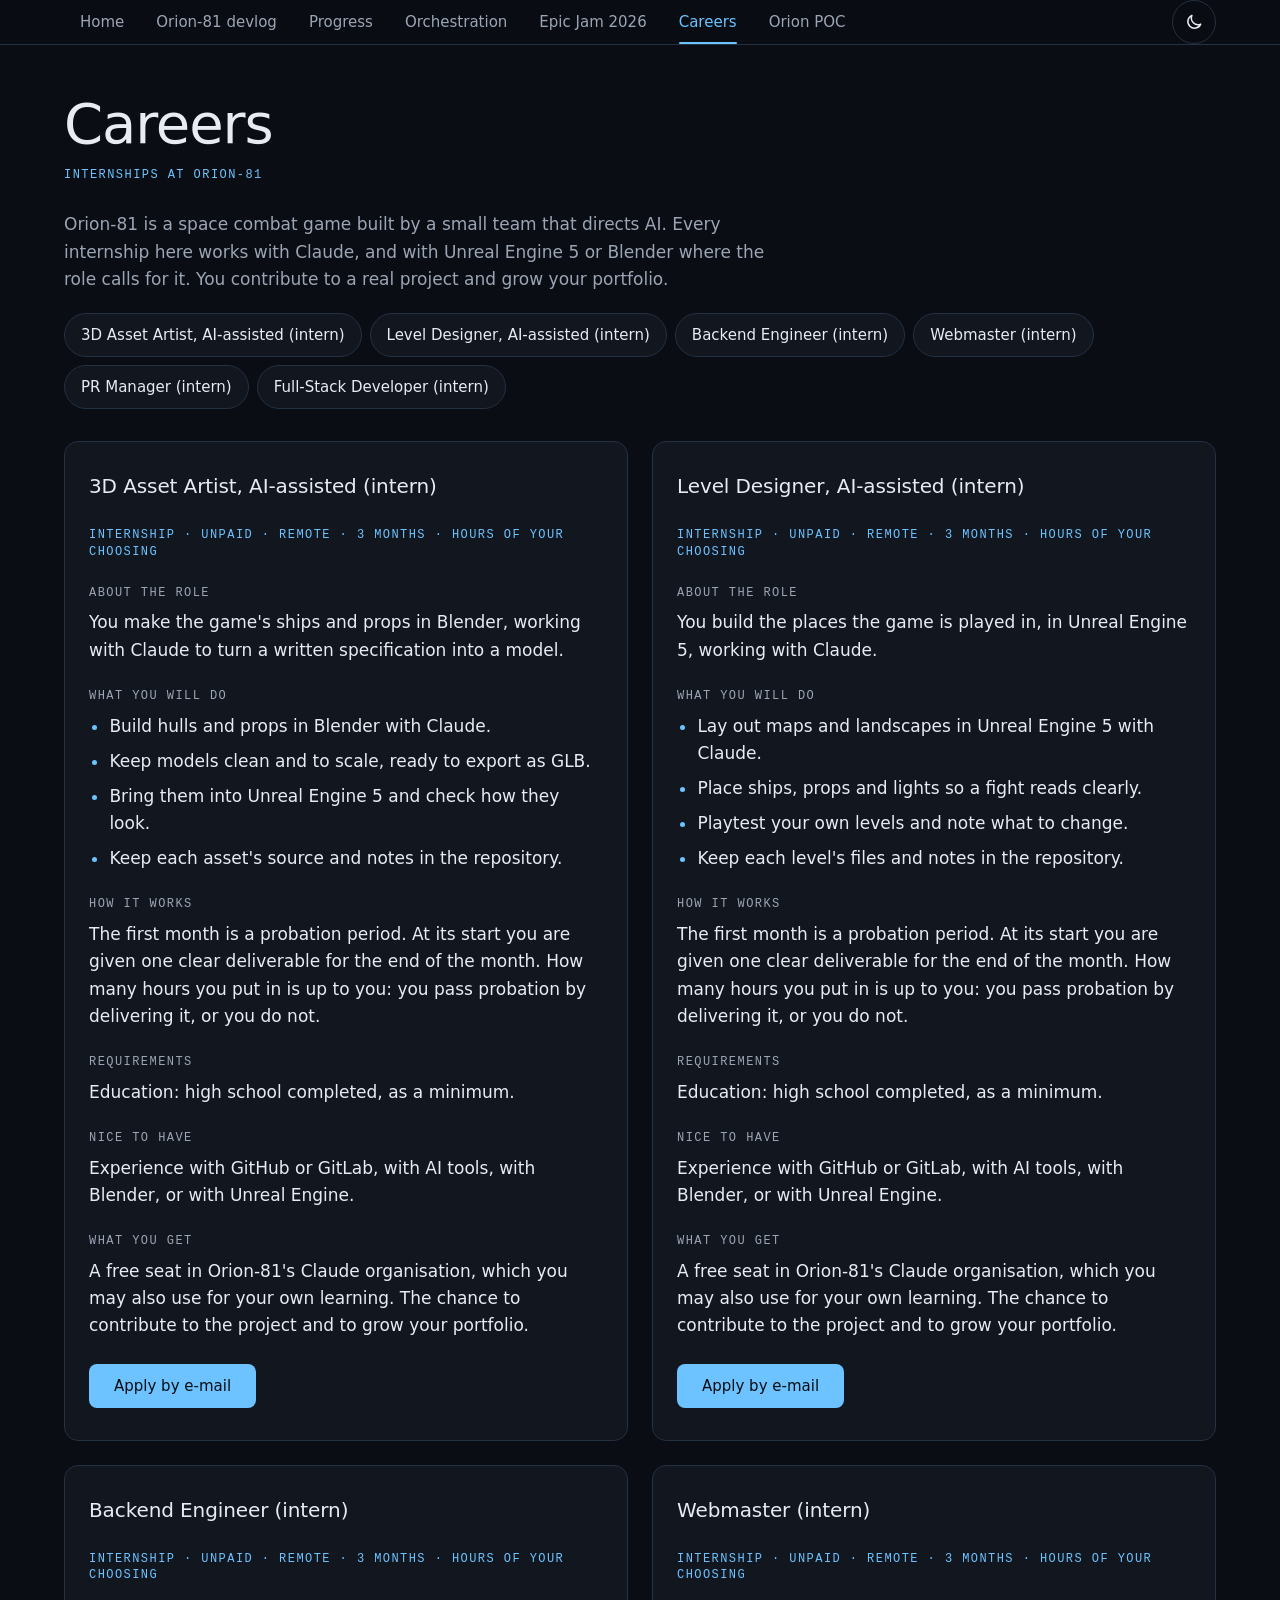
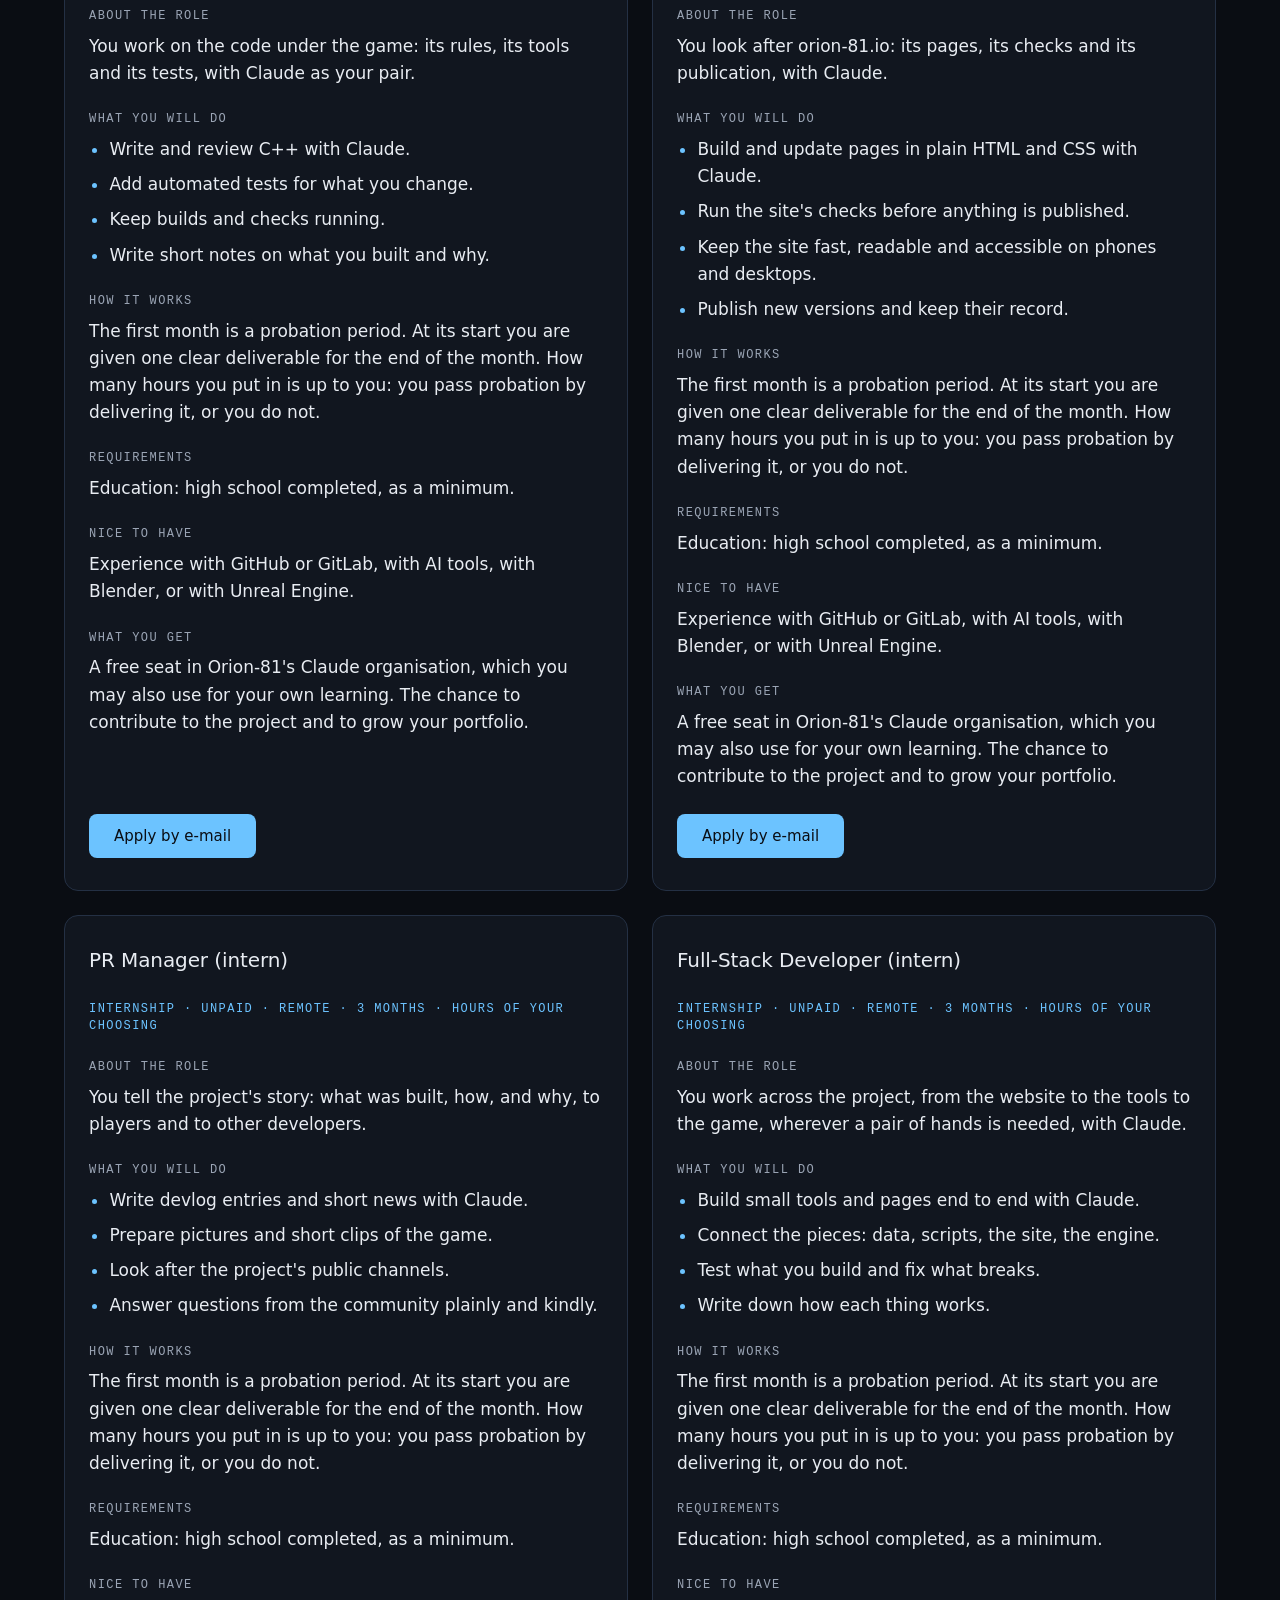
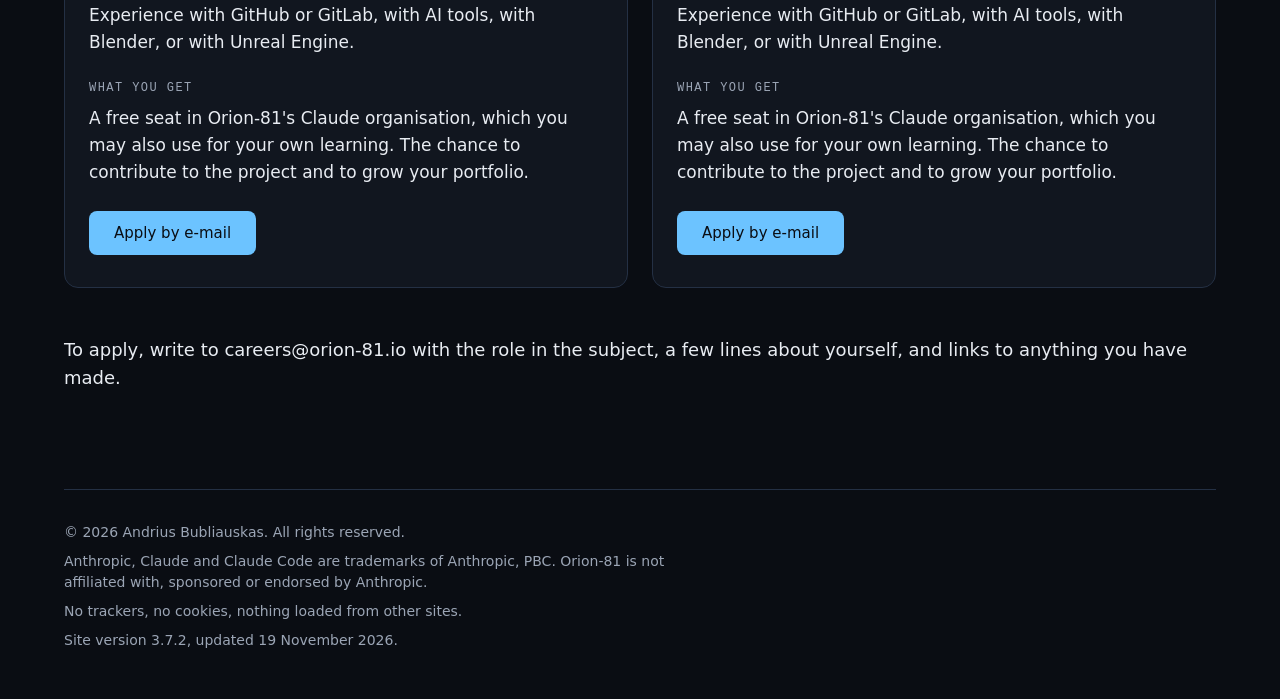
==== commit d2836e36: "Website v3.7.2: an update of 19 November 2026, 12:55 UTC The home page, the devlog and the Progress " ====
--- a/careers/index.html
+++ b/careers/index.html
@@ -197,7 +197,7 @@
   <p>&copy; 2026 Andrius Bubliauskas. All rights reserved.</p>
   <p>Anthropic, Claude and Claude Code are trademarks of Anthropic, PBC. Orion-81 is not affiliated with, sponsored or endorsed by Anthropic.</p>
   <p>No trackers, no cookies, nothing loaded from other sites.</p>
-  <p>Site version 3.7.1, updated 19 November 2026.</p>
+  <p>Site version 3.7.2, updated 19 November 2026.</p>
 </footer>
 <script src="../js/tabbar.js"></script>
 </body>
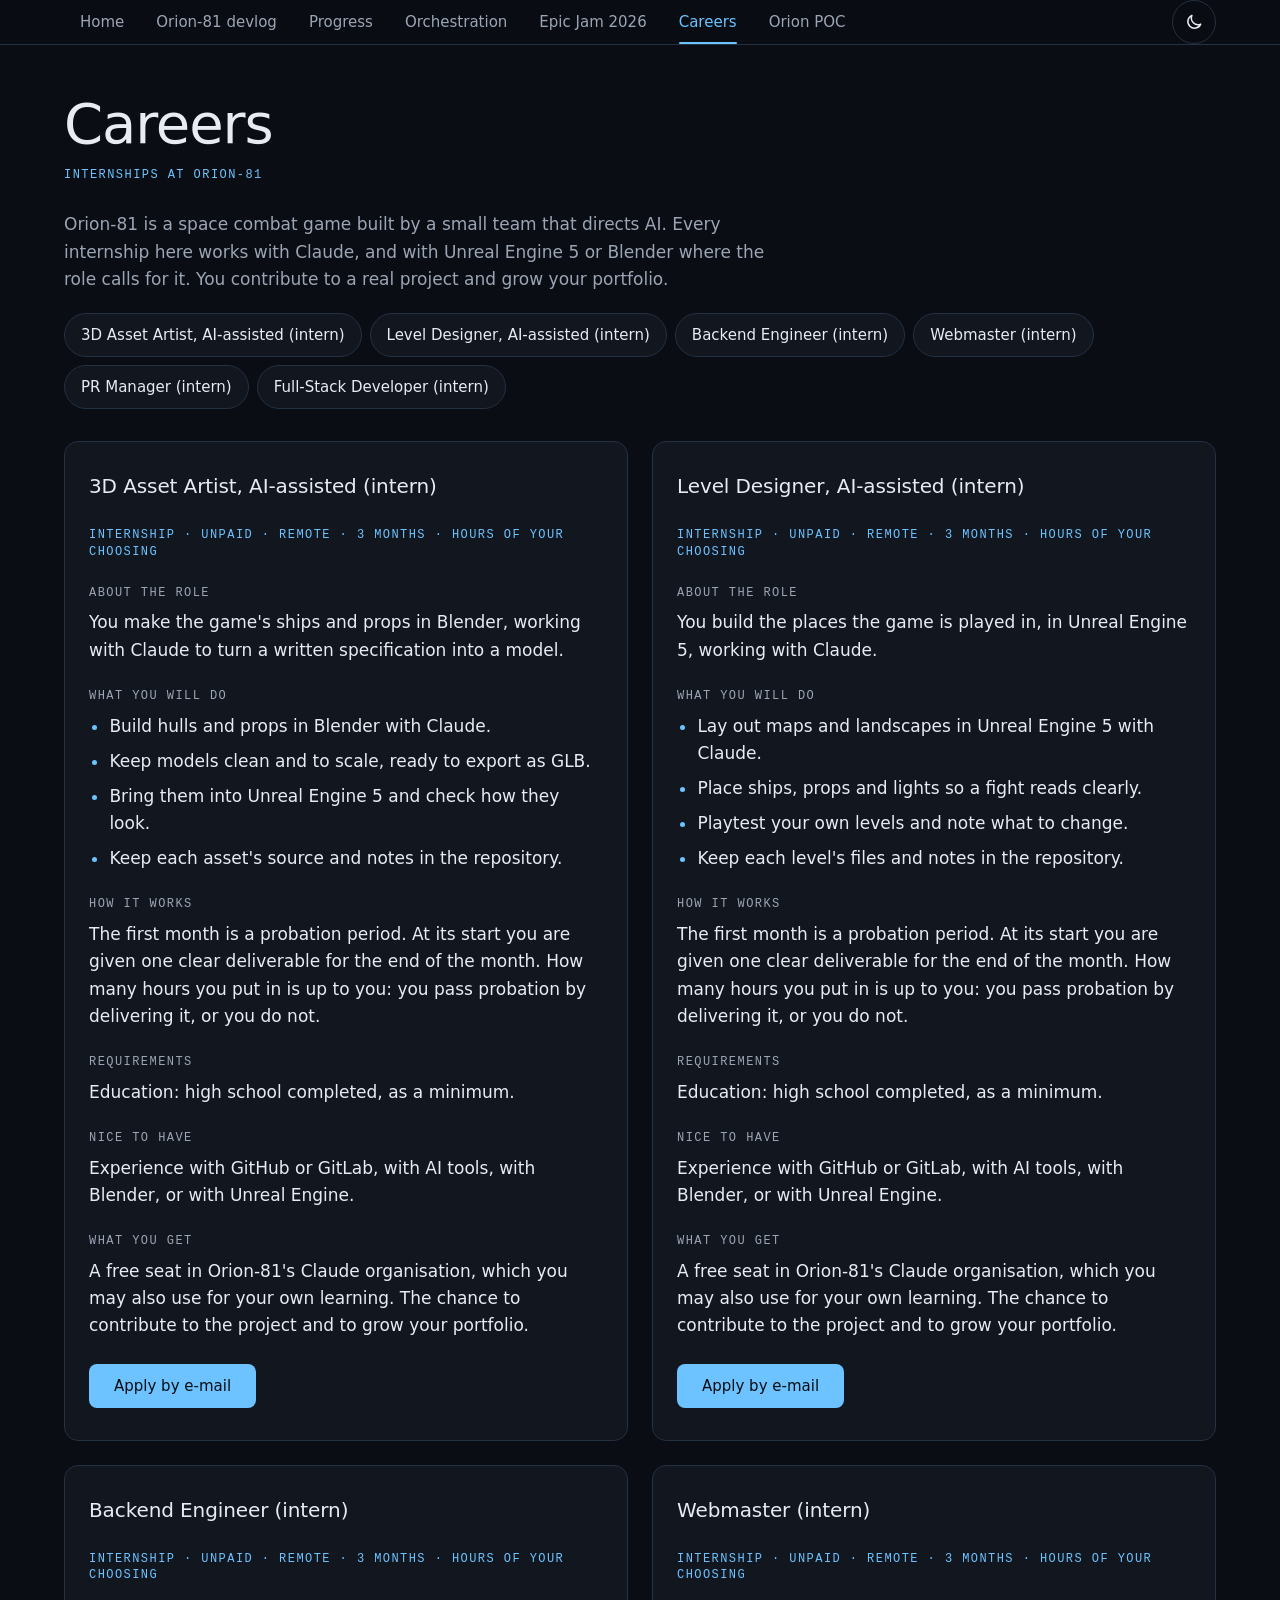
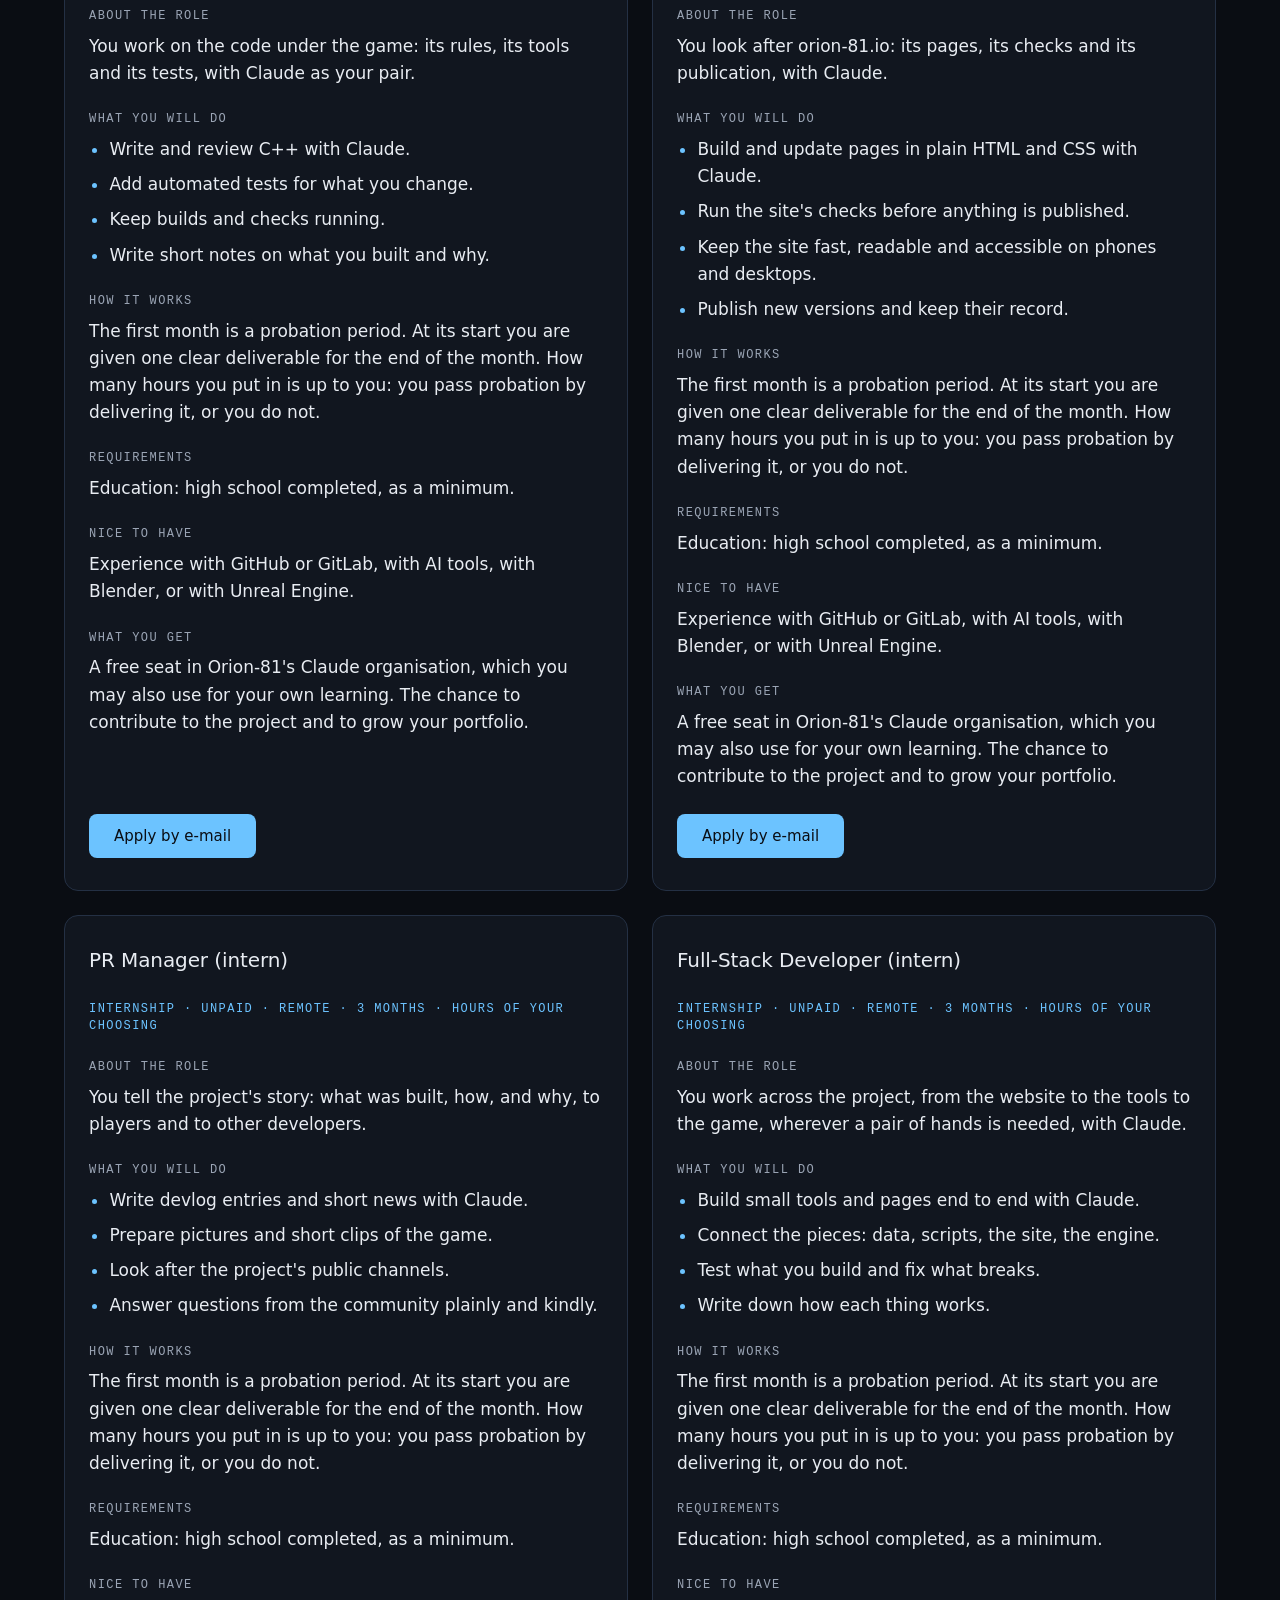
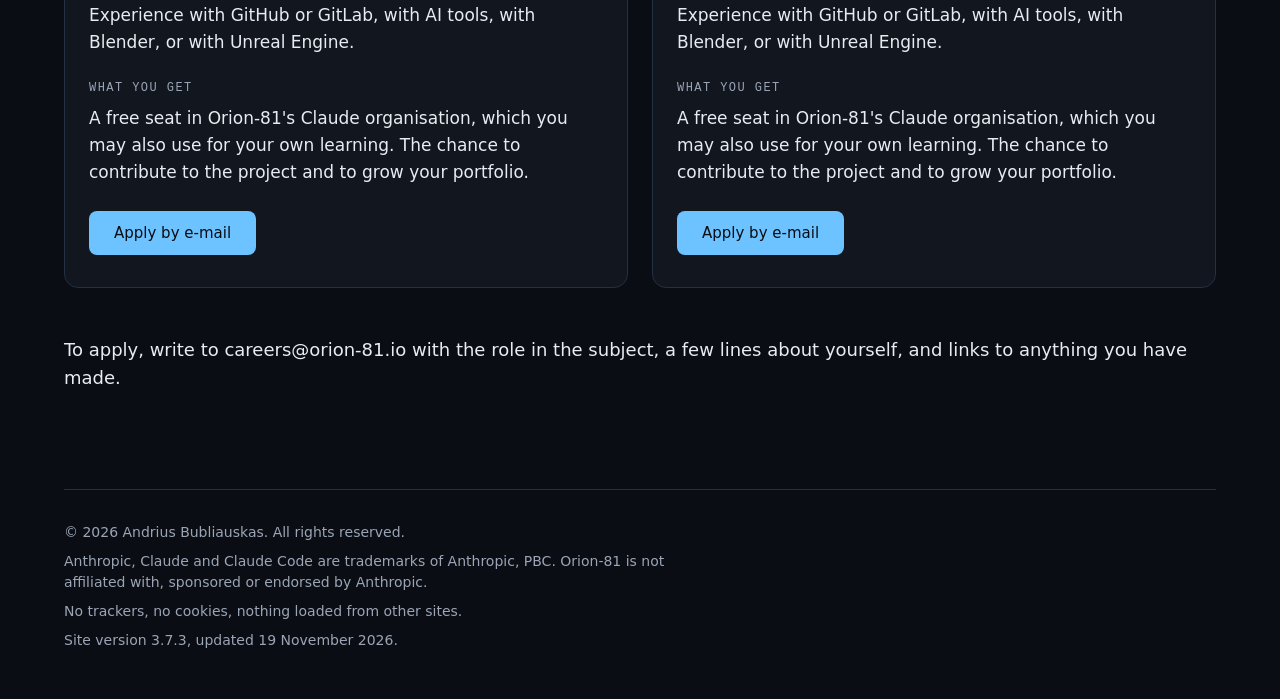
==== commit 74c99b03: "Website v3.7.3: an update of 19 November 2026, 17:25 UTC The home page, the devlog and the Progress " ====
--- a/careers/index.html
+++ b/careers/index.html
@@ -197,7 +197,7 @@
   <p>&copy; 2026 Andrius Bubliauskas. All rights reserved.</p>
   <p>Anthropic, Claude and Claude Code are trademarks of Anthropic, PBC. Orion-81 is not affiliated with, sponsored or endorsed by Anthropic.</p>
   <p>No trackers, no cookies, nothing loaded from other sites.</p>
-  <p>Site version 3.7.2, updated 19 November 2026.</p>
+  <p>Site version 3.7.3, updated 19 November 2026.</p>
 </footer>
 <script src="../js/tabbar.js"></script>
 </body>
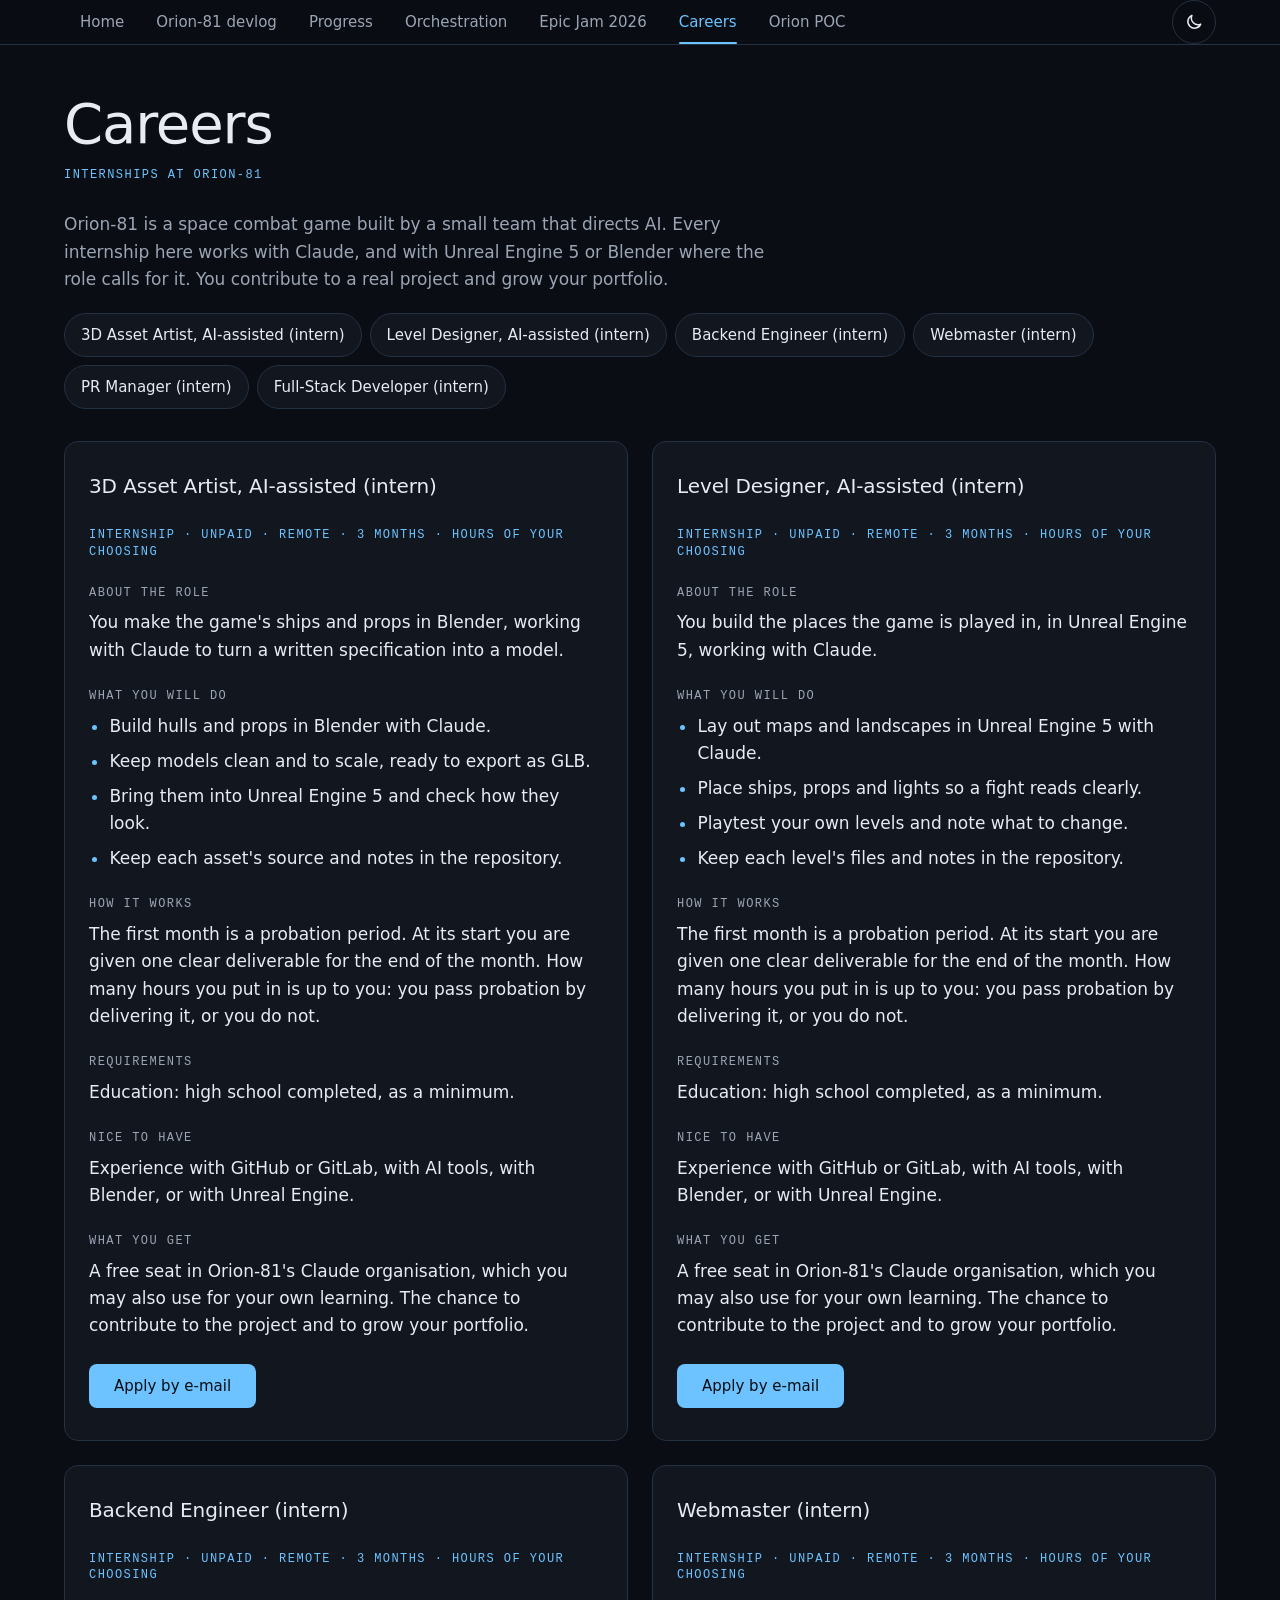
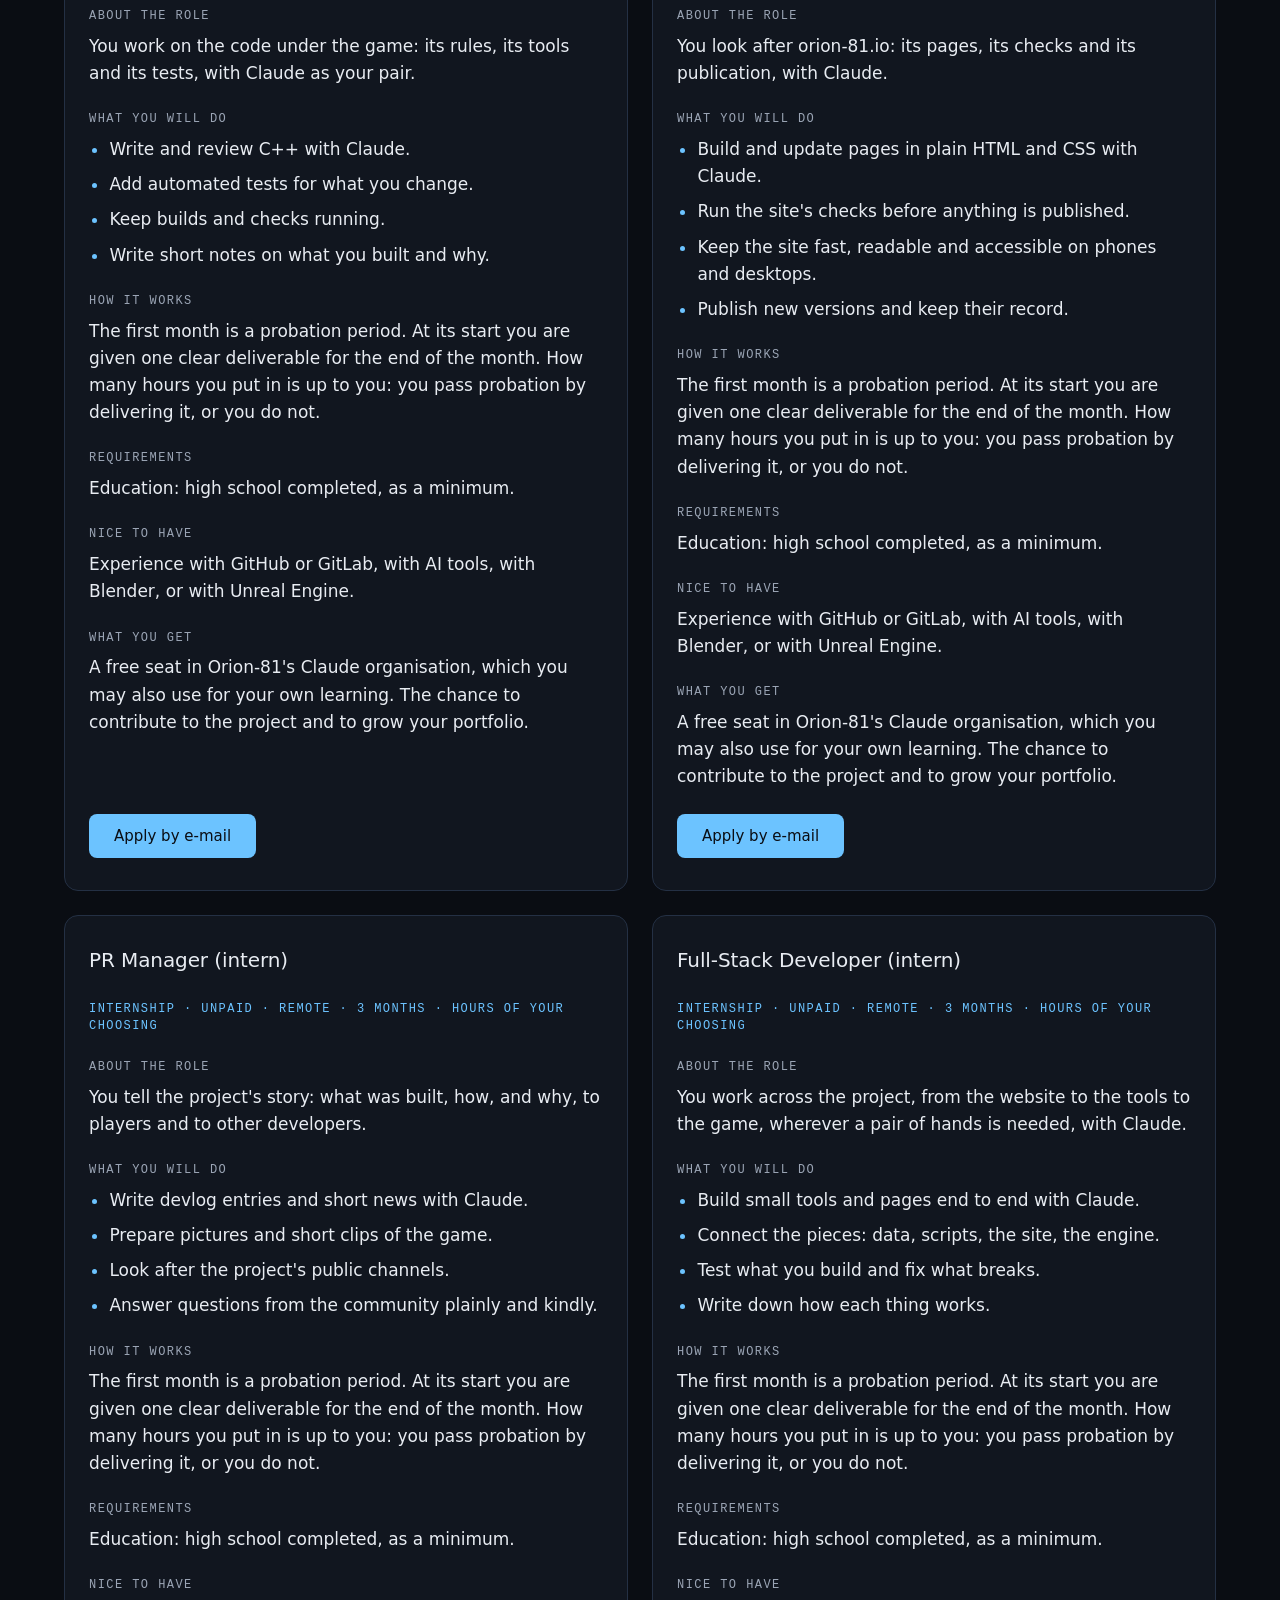
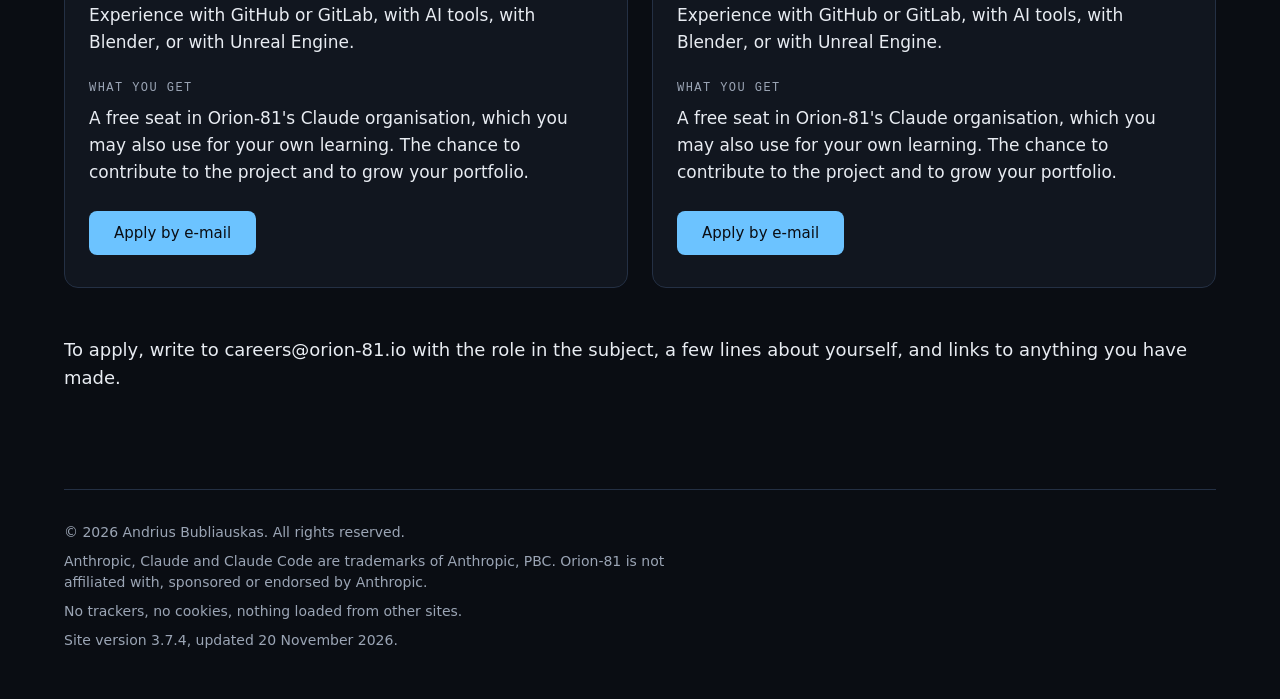
==== commit 77c1200b: "Website v3.7.4: an update of 20 November 2026, 02:45 UTC The home page, the devlog and the Progress " ====
--- a/careers/index.html
+++ b/careers/index.html
@@ -197,7 +197,7 @@
   <p>&copy; 2026 Andrius Bubliauskas. All rights reserved.</p>
   <p>Anthropic, Claude and Claude Code are trademarks of Anthropic, PBC. Orion-81 is not affiliated with, sponsored or endorsed by Anthropic.</p>
   <p>No trackers, no cookies, nothing loaded from other sites.</p>
-  <p>Site version 3.7.3, updated 19 November 2026.</p>
+  <p>Site version 3.7.4, updated 20 November 2026.</p>
 </footer>
 <script src="../js/tabbar.js"></script>
 </body>
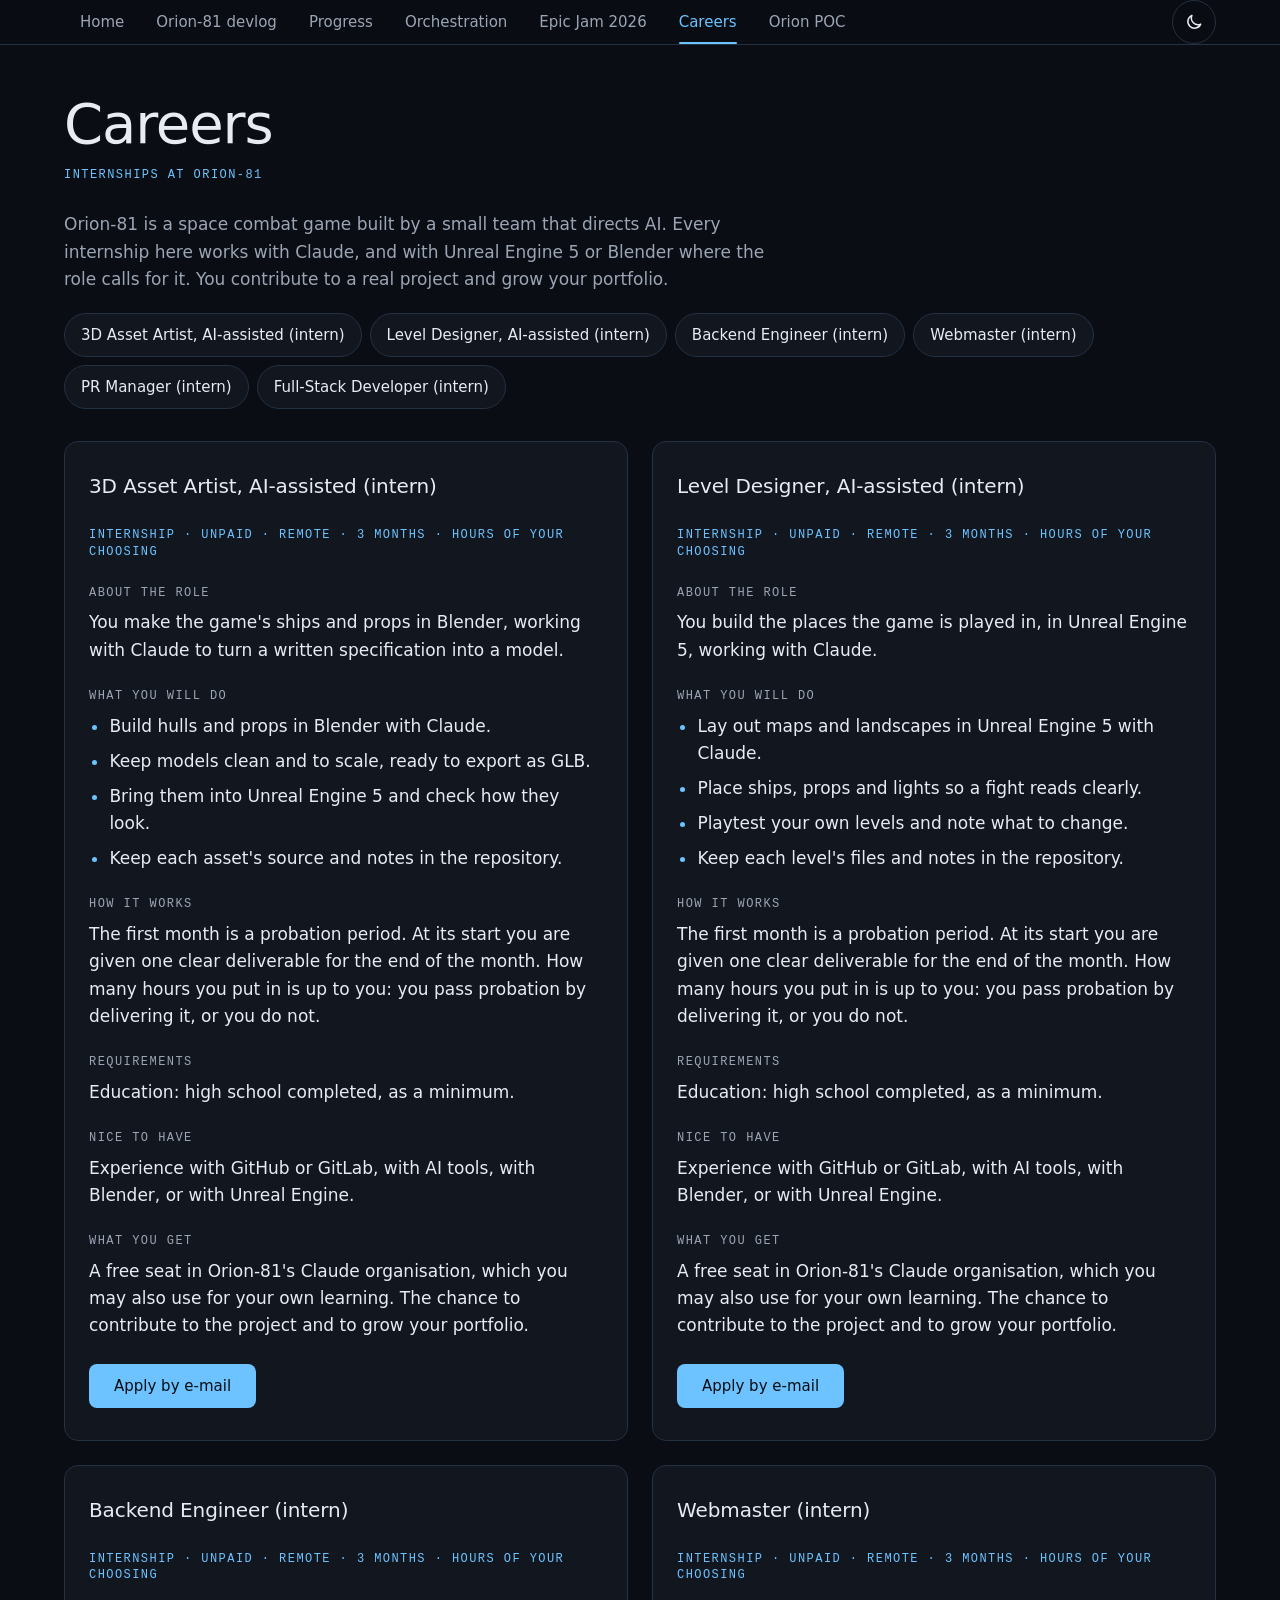
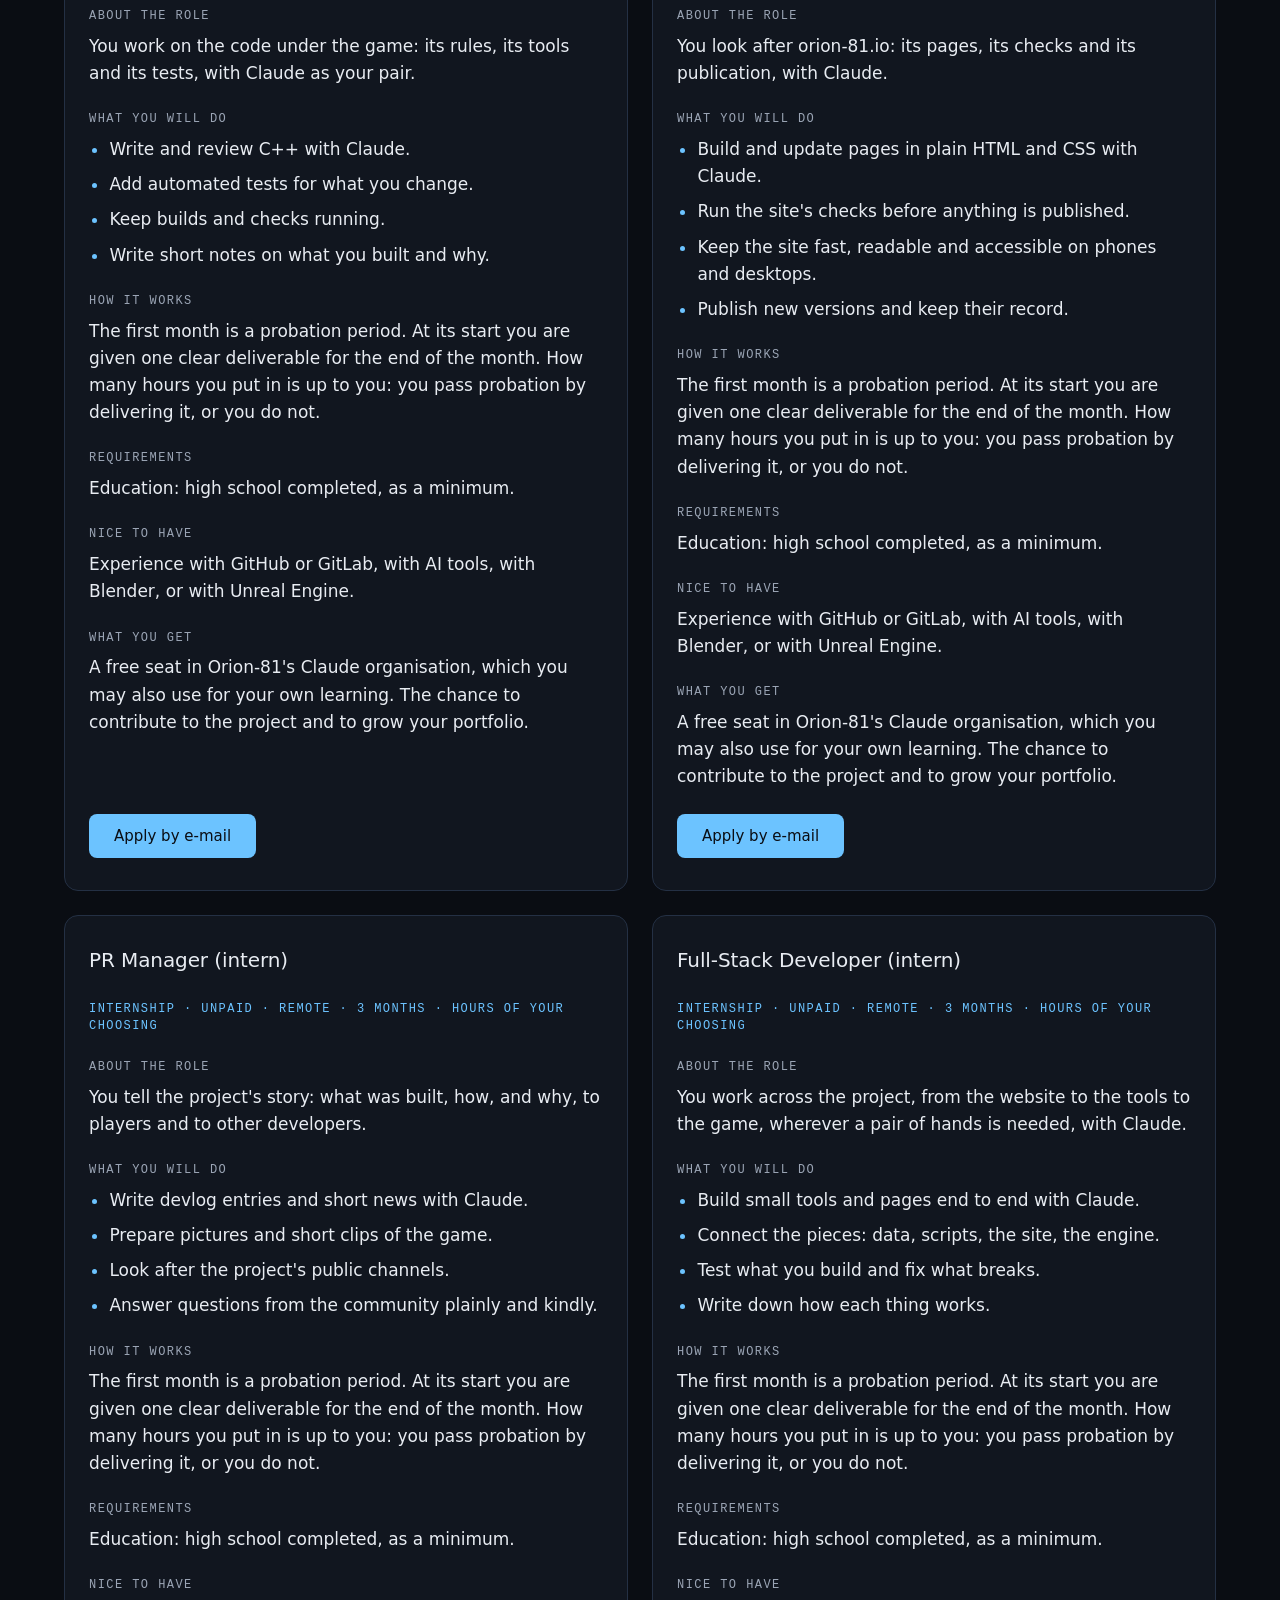
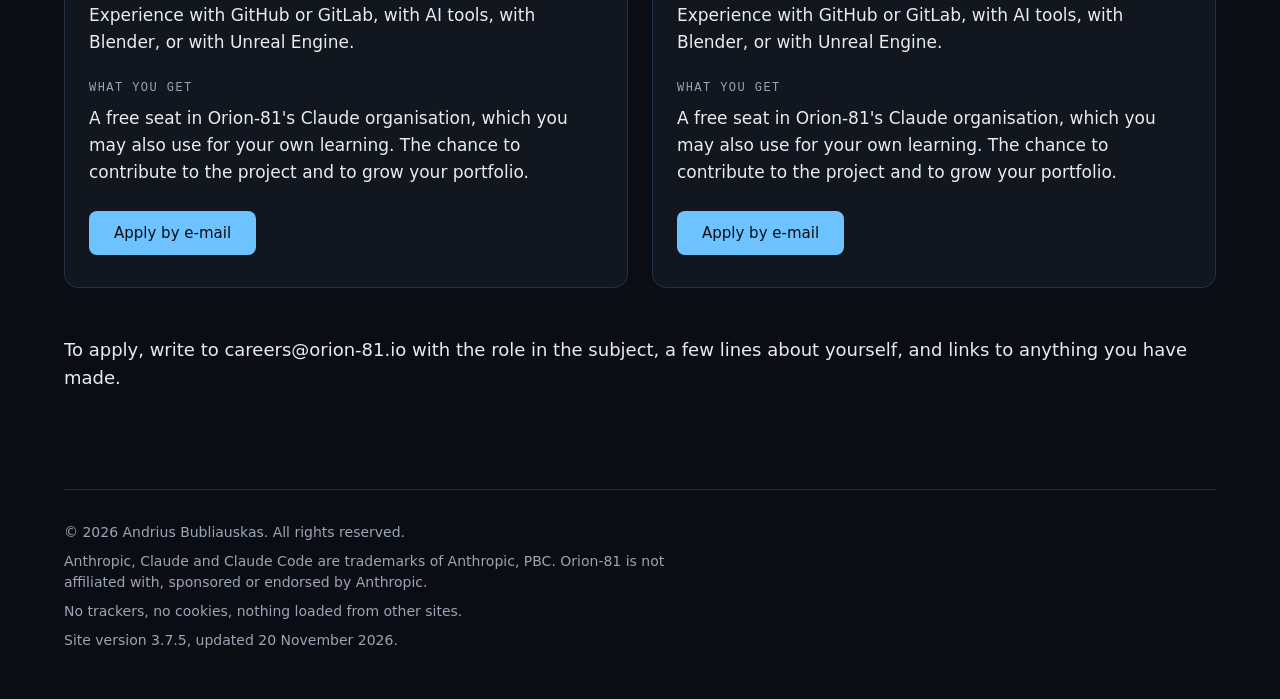
==== commit 862dd2f8: "Website v3.7.5: an update of 20 November 2026, 08:45 UTC The home page and the devlog now state the " ====
--- a/careers/index.html
+++ b/careers/index.html
@@ -197,7 +197,7 @@
   <p>&copy; 2026 Andrius Bubliauskas. All rights reserved.</p>
   <p>Anthropic, Claude and Claude Code are trademarks of Anthropic, PBC. Orion-81 is not affiliated with, sponsored or endorsed by Anthropic.</p>
   <p>No trackers, no cookies, nothing loaded from other sites.</p>
-  <p>Site version 3.7.4, updated 20 November 2026.</p>
+  <p>Site version 3.7.5, updated 20 November 2026.</p>
 </footer>
 <script src="../js/tabbar.js"></script>
 </body>
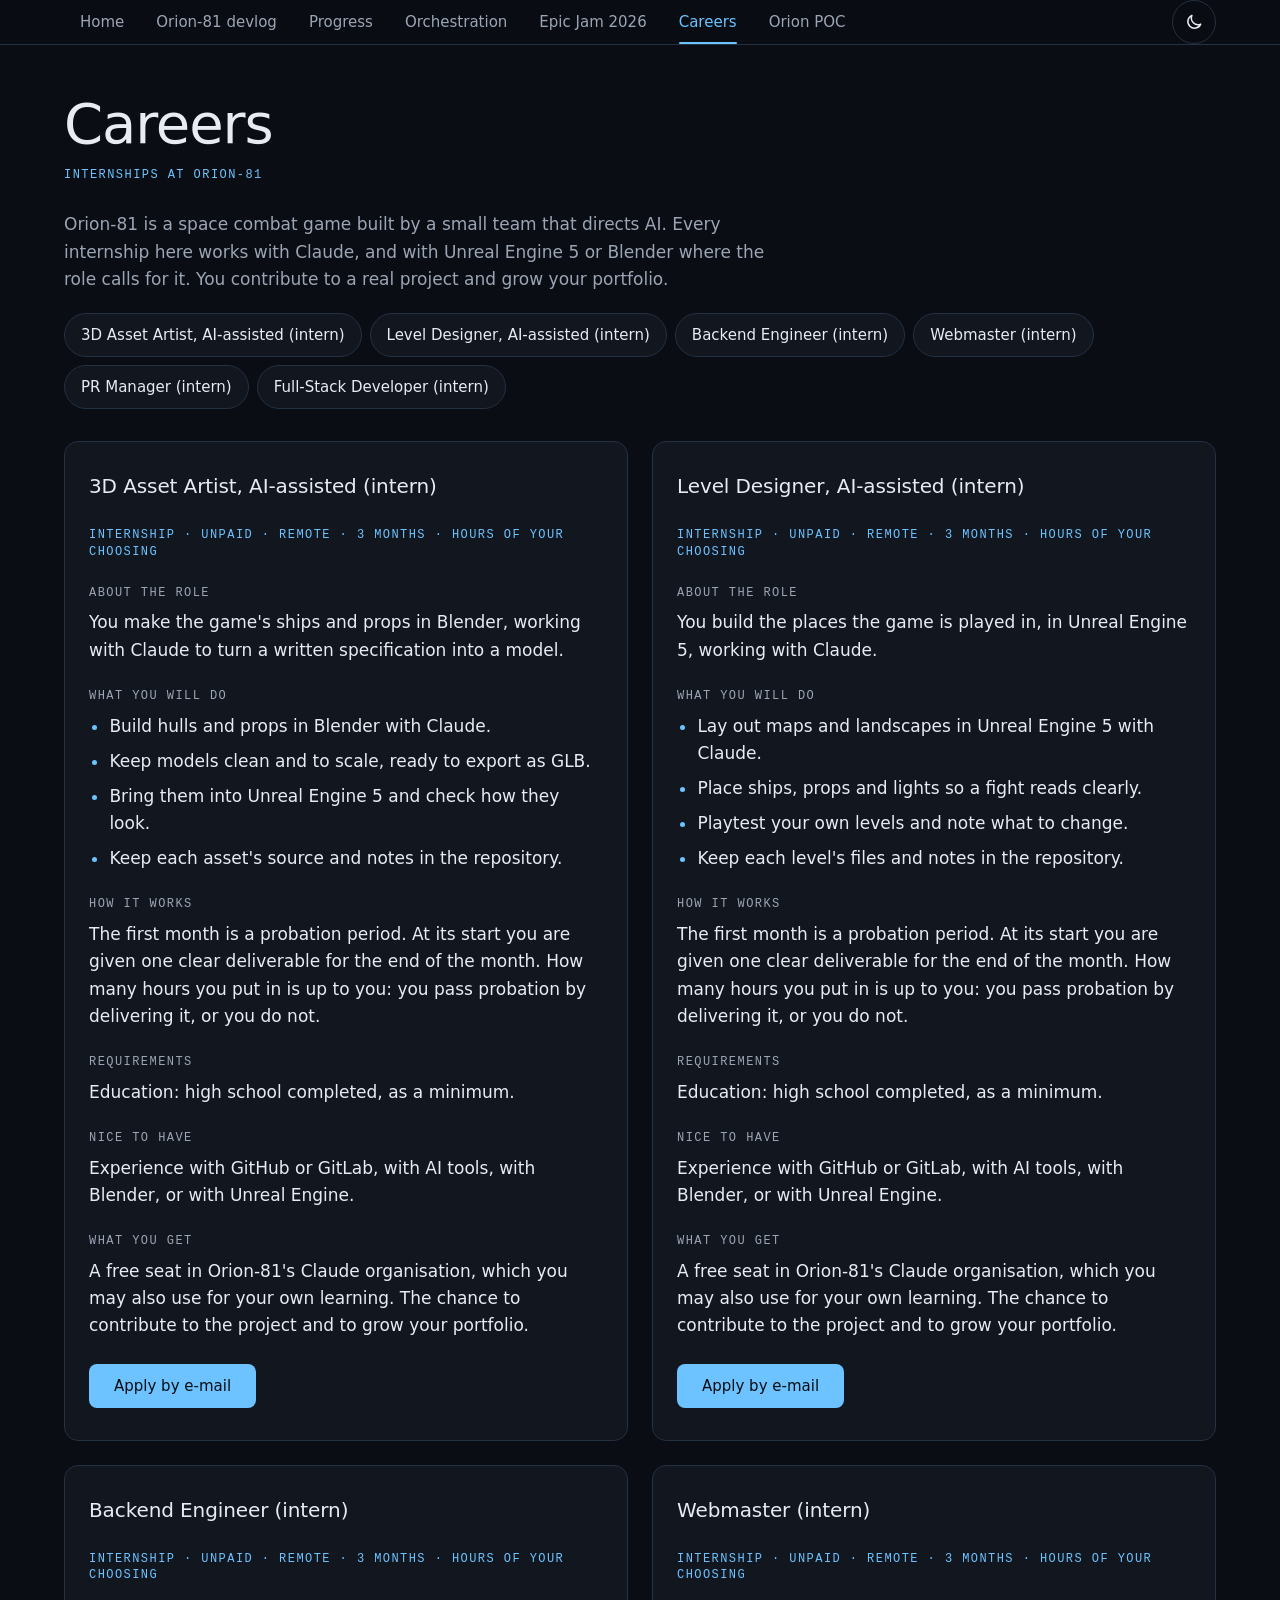
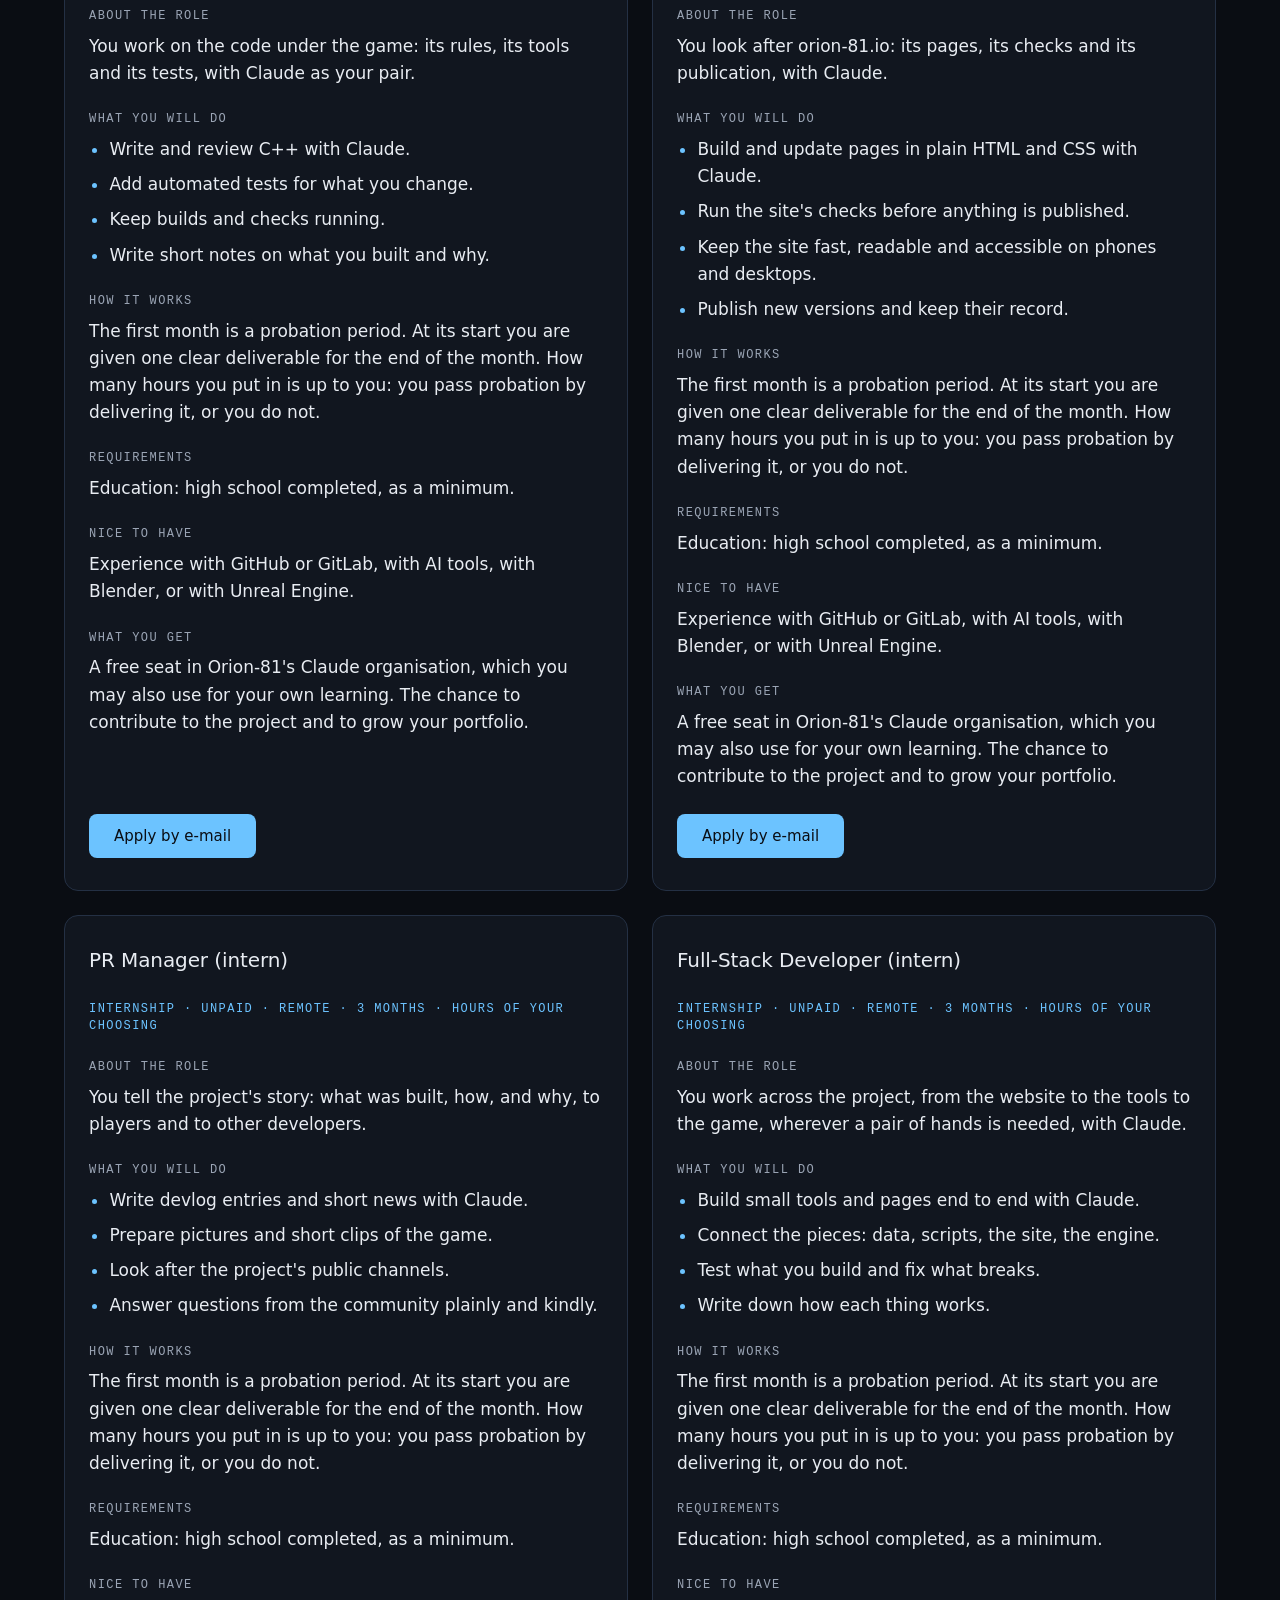
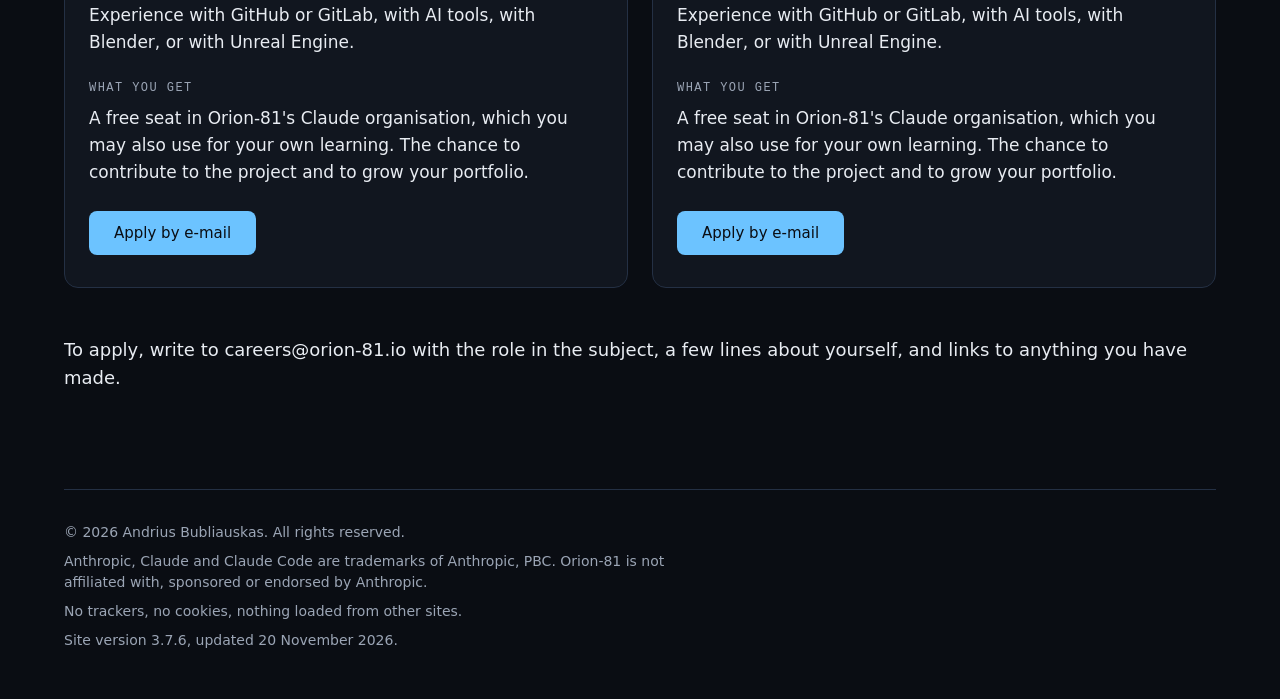
==== commit 52ef3d4a: "Website v3.7.6: an update of 20 November 2026, 12:45 UTC The home page, the devlog and the Progress " ====
--- a/careers/index.html
+++ b/careers/index.html
@@ -197,7 +197,7 @@
   <p>&copy; 2026 Andrius Bubliauskas. All rights reserved.</p>
   <p>Anthropic, Claude and Claude Code are trademarks of Anthropic, PBC. Orion-81 is not affiliated with, sponsored or endorsed by Anthropic.</p>
   <p>No trackers, no cookies, nothing loaded from other sites.</p>
-  <p>Site version 3.7.5, updated 20 November 2026.</p>
+  <p>Site version 3.7.6, updated 20 November 2026.</p>
 </footer>
 <script src="../js/tabbar.js"></script>
 </body>
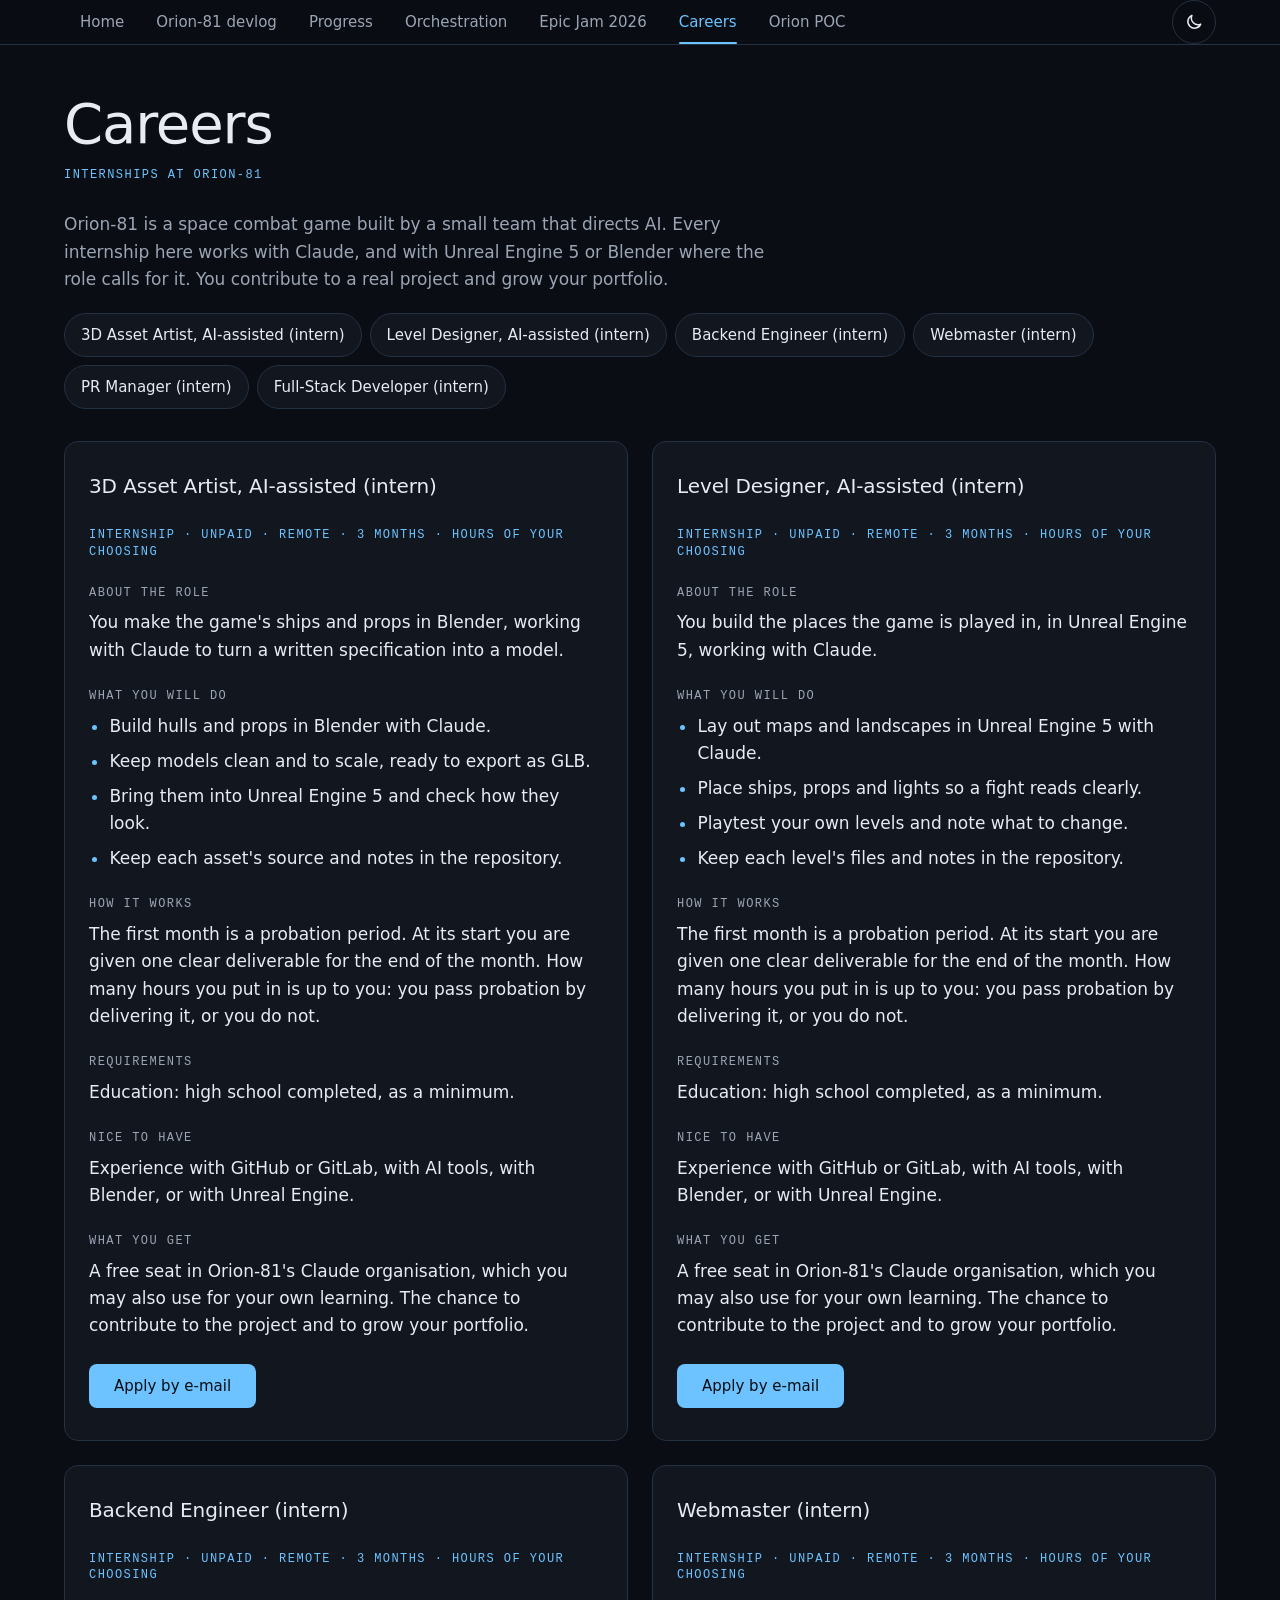
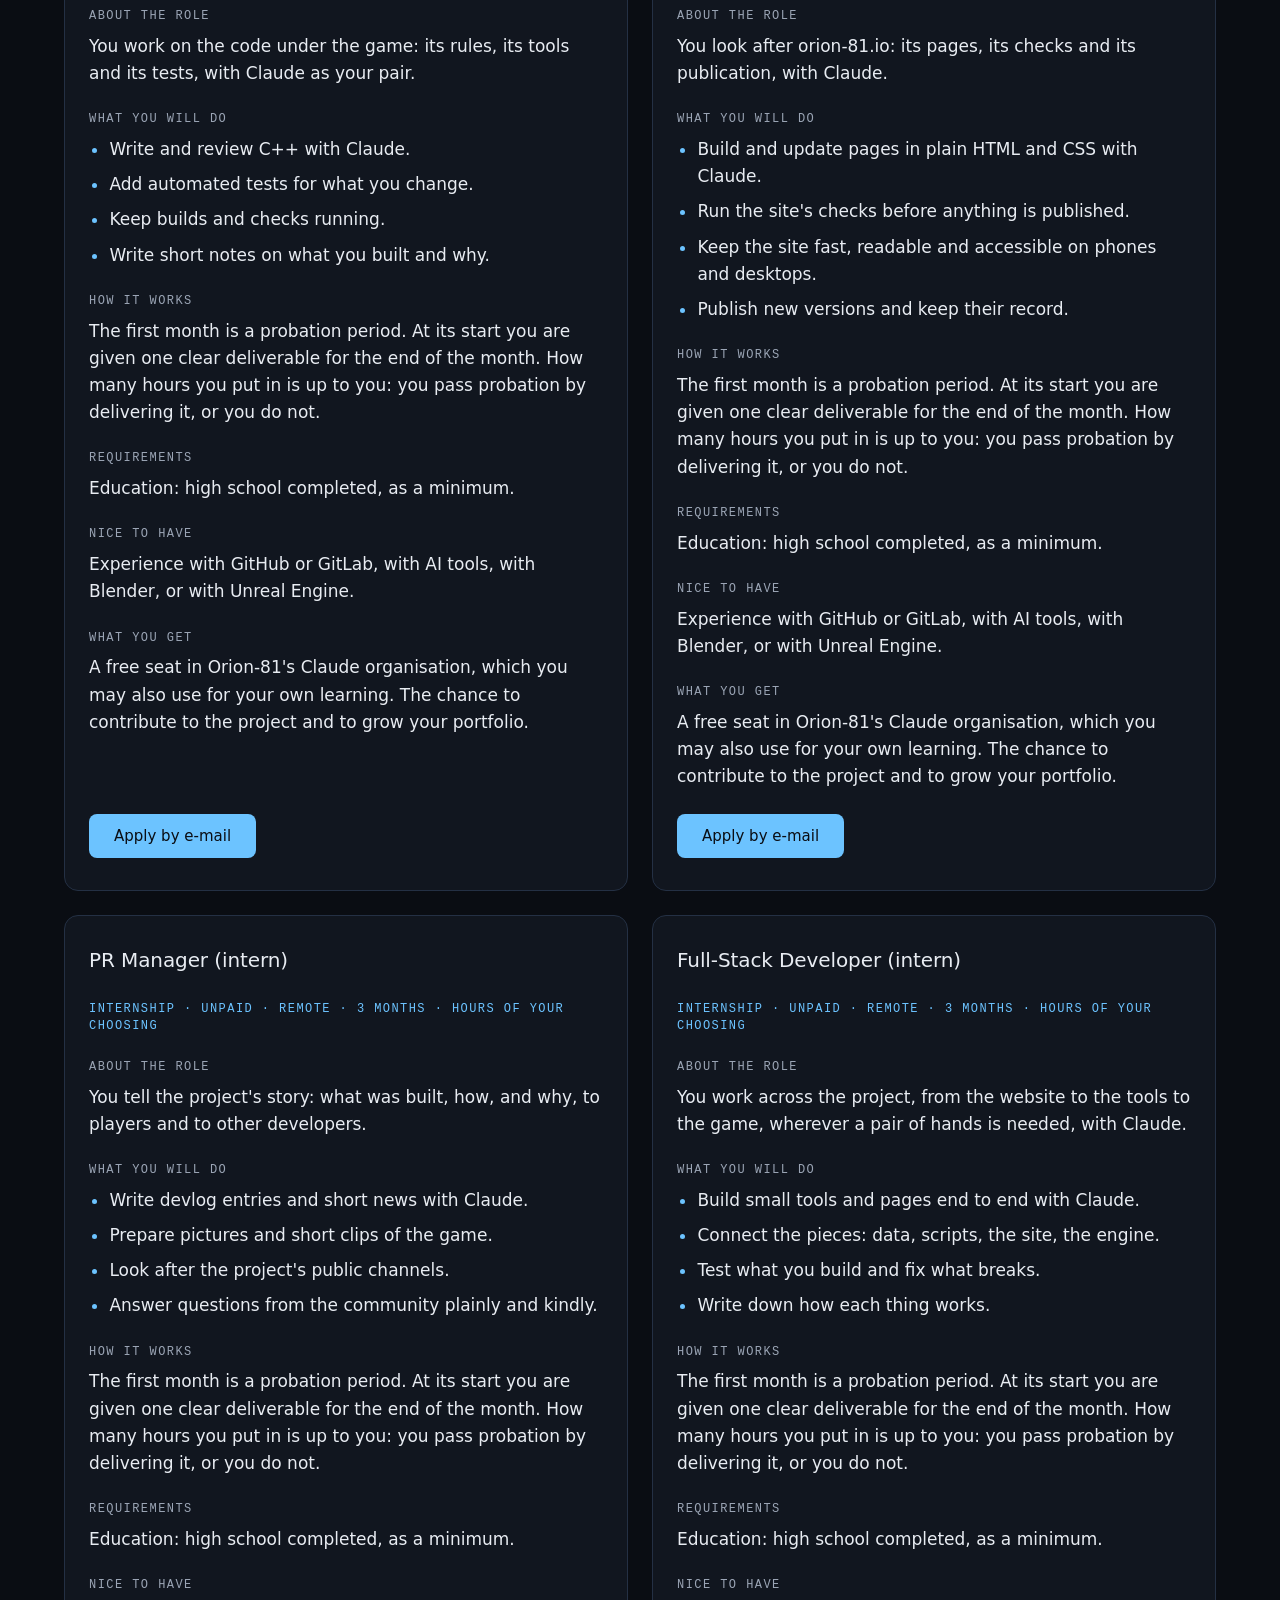
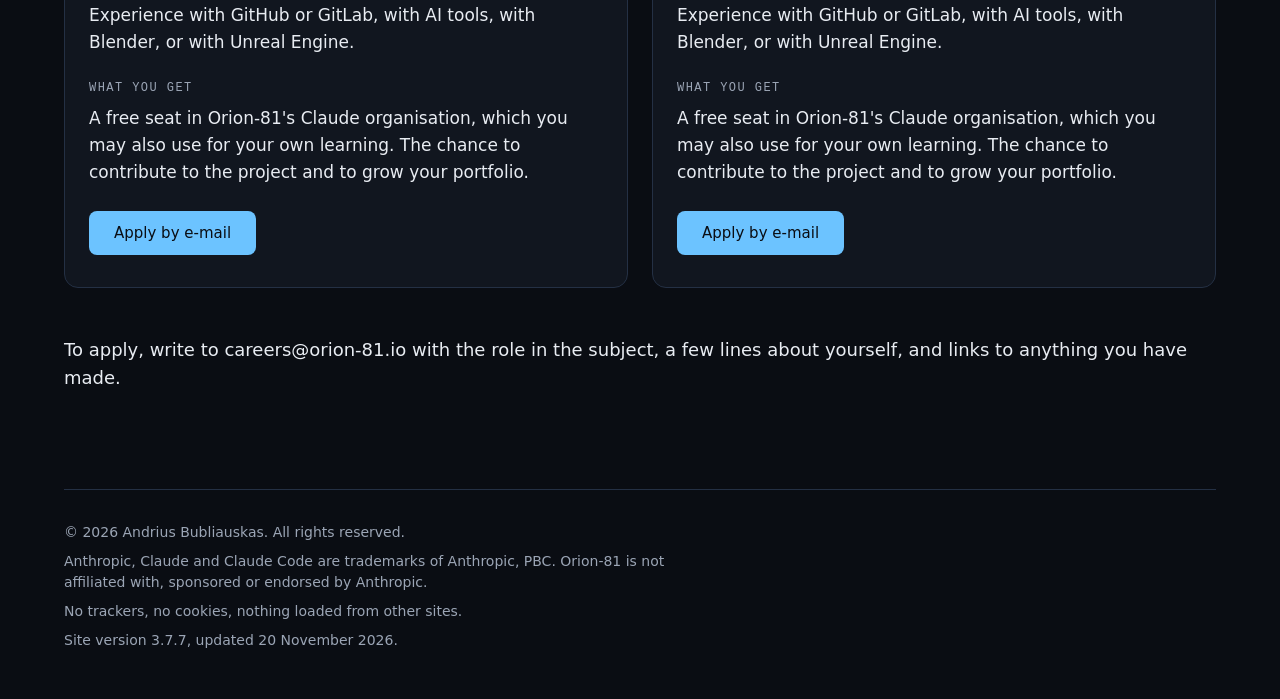
==== commit 221cedc8: "Website v3.7.7: the Agent Provenance Graph regenerated, as of 20 November 2026, 20:23 UTC The Agent " ====
--- a/careers/index.html
+++ b/careers/index.html
@@ -197,7 +197,7 @@
   <p>&copy; 2026 Andrius Bubliauskas. All rights reserved.</p>
   <p>Anthropic, Claude and Claude Code are trademarks of Anthropic, PBC. Orion-81 is not affiliated with, sponsored or endorsed by Anthropic.</p>
   <p>No trackers, no cookies, nothing loaded from other sites.</p>
-  <p>Site version 3.7.6, updated 20 November 2026.</p>
+  <p>Site version 3.7.7, updated 20 November 2026.</p>
 </footer>
 <script src="../js/tabbar.js"></script>
 </body>
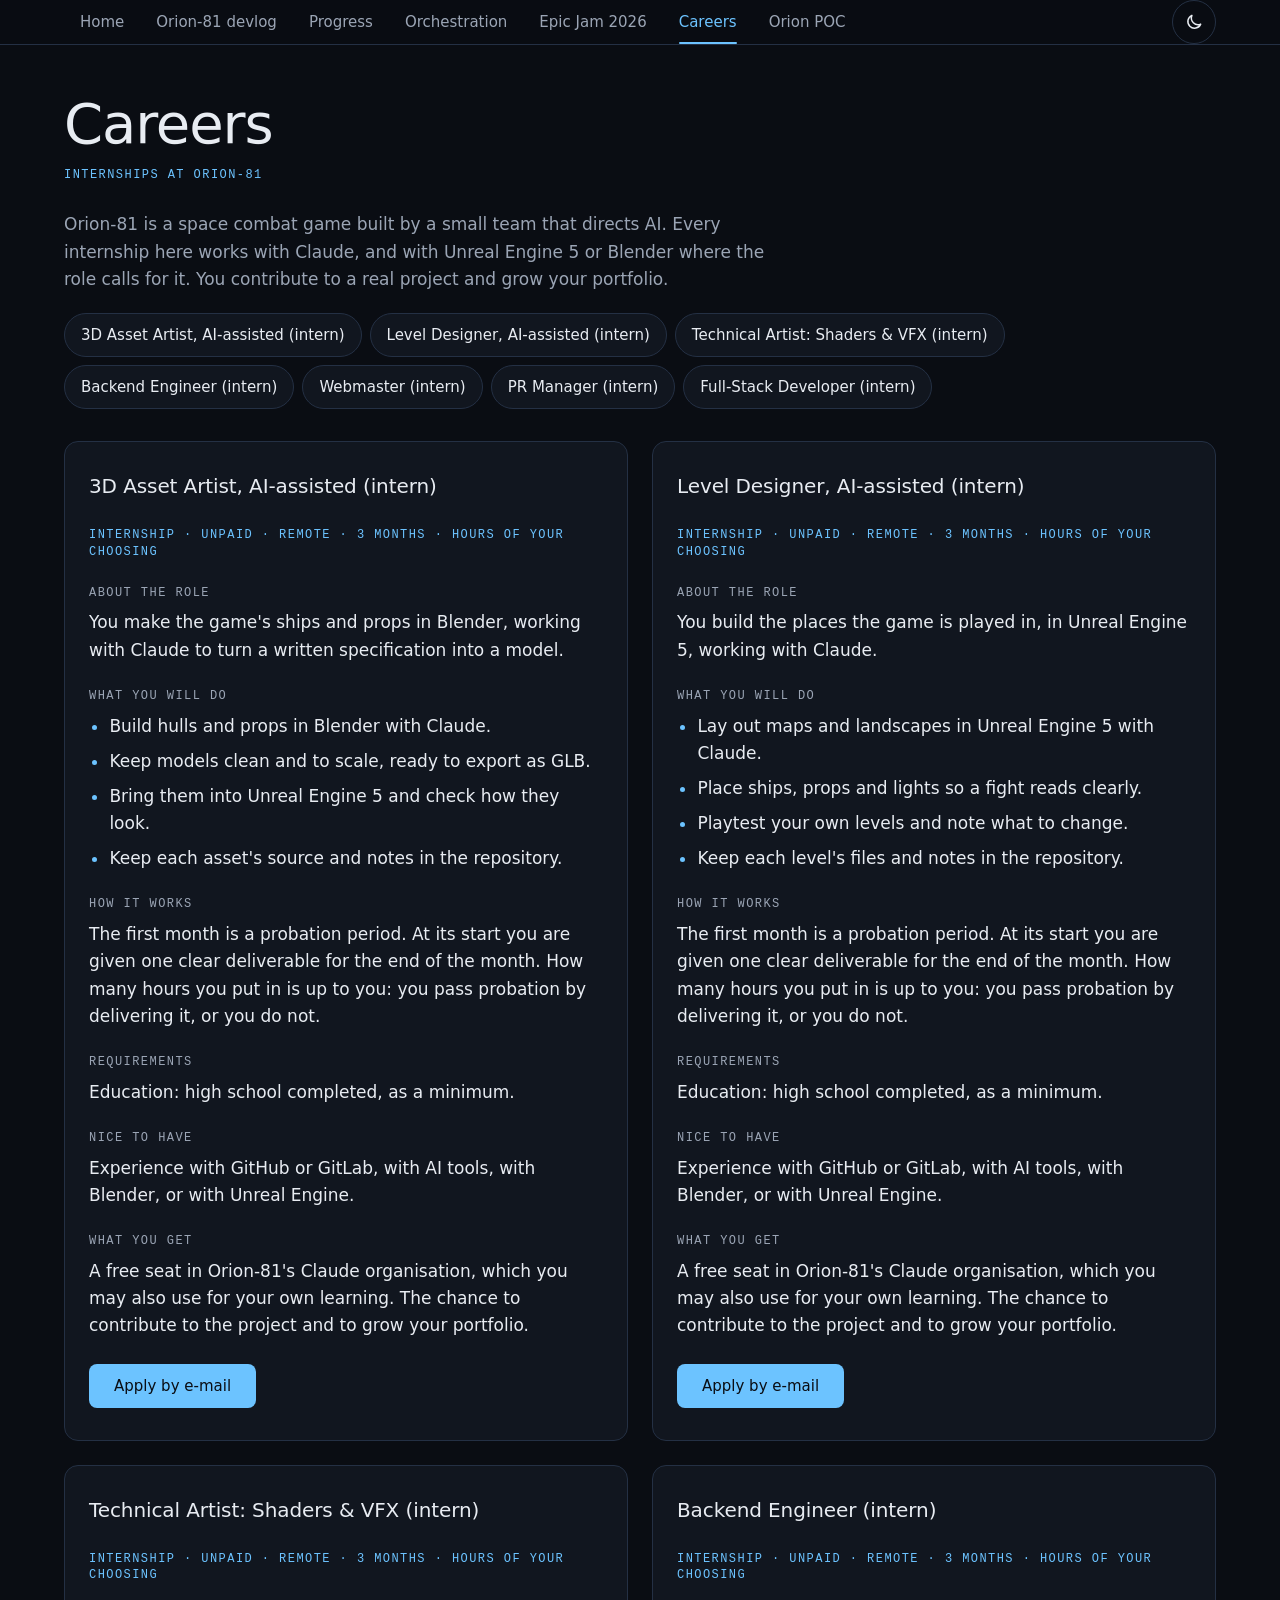
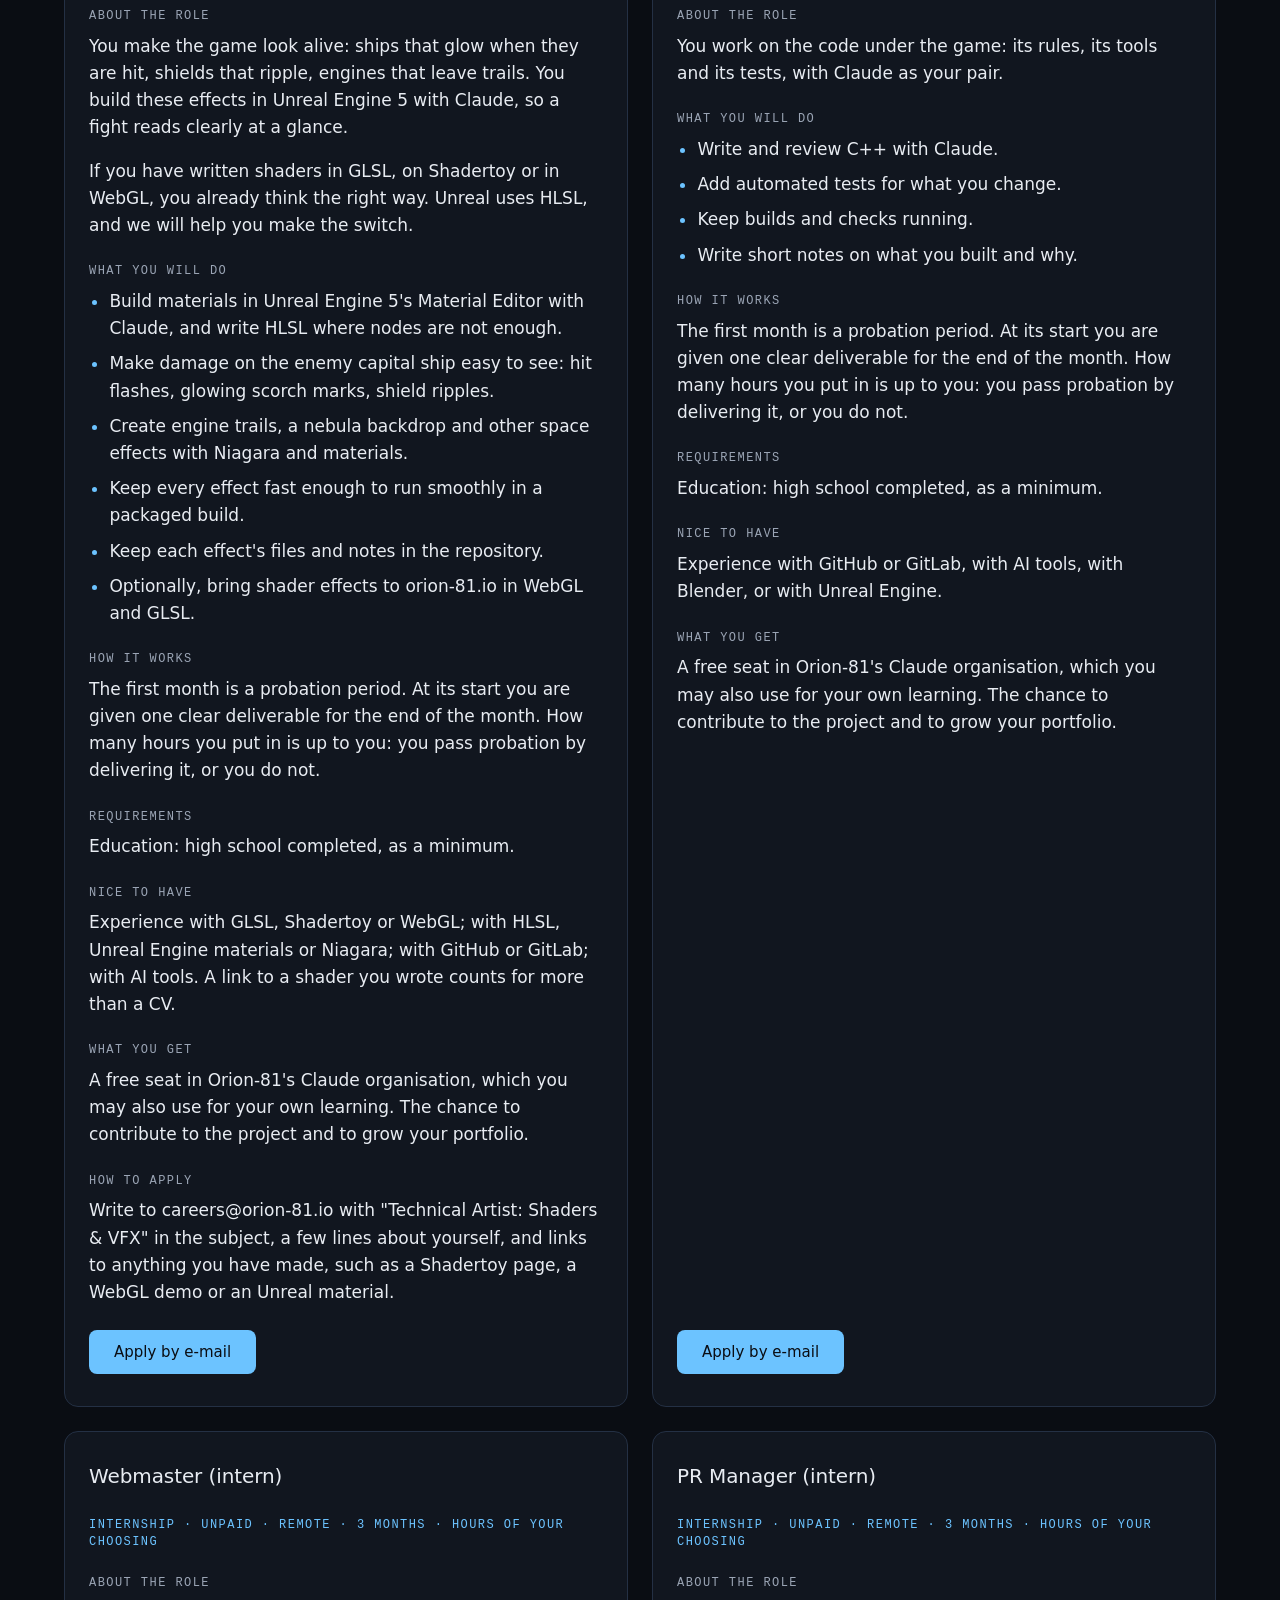
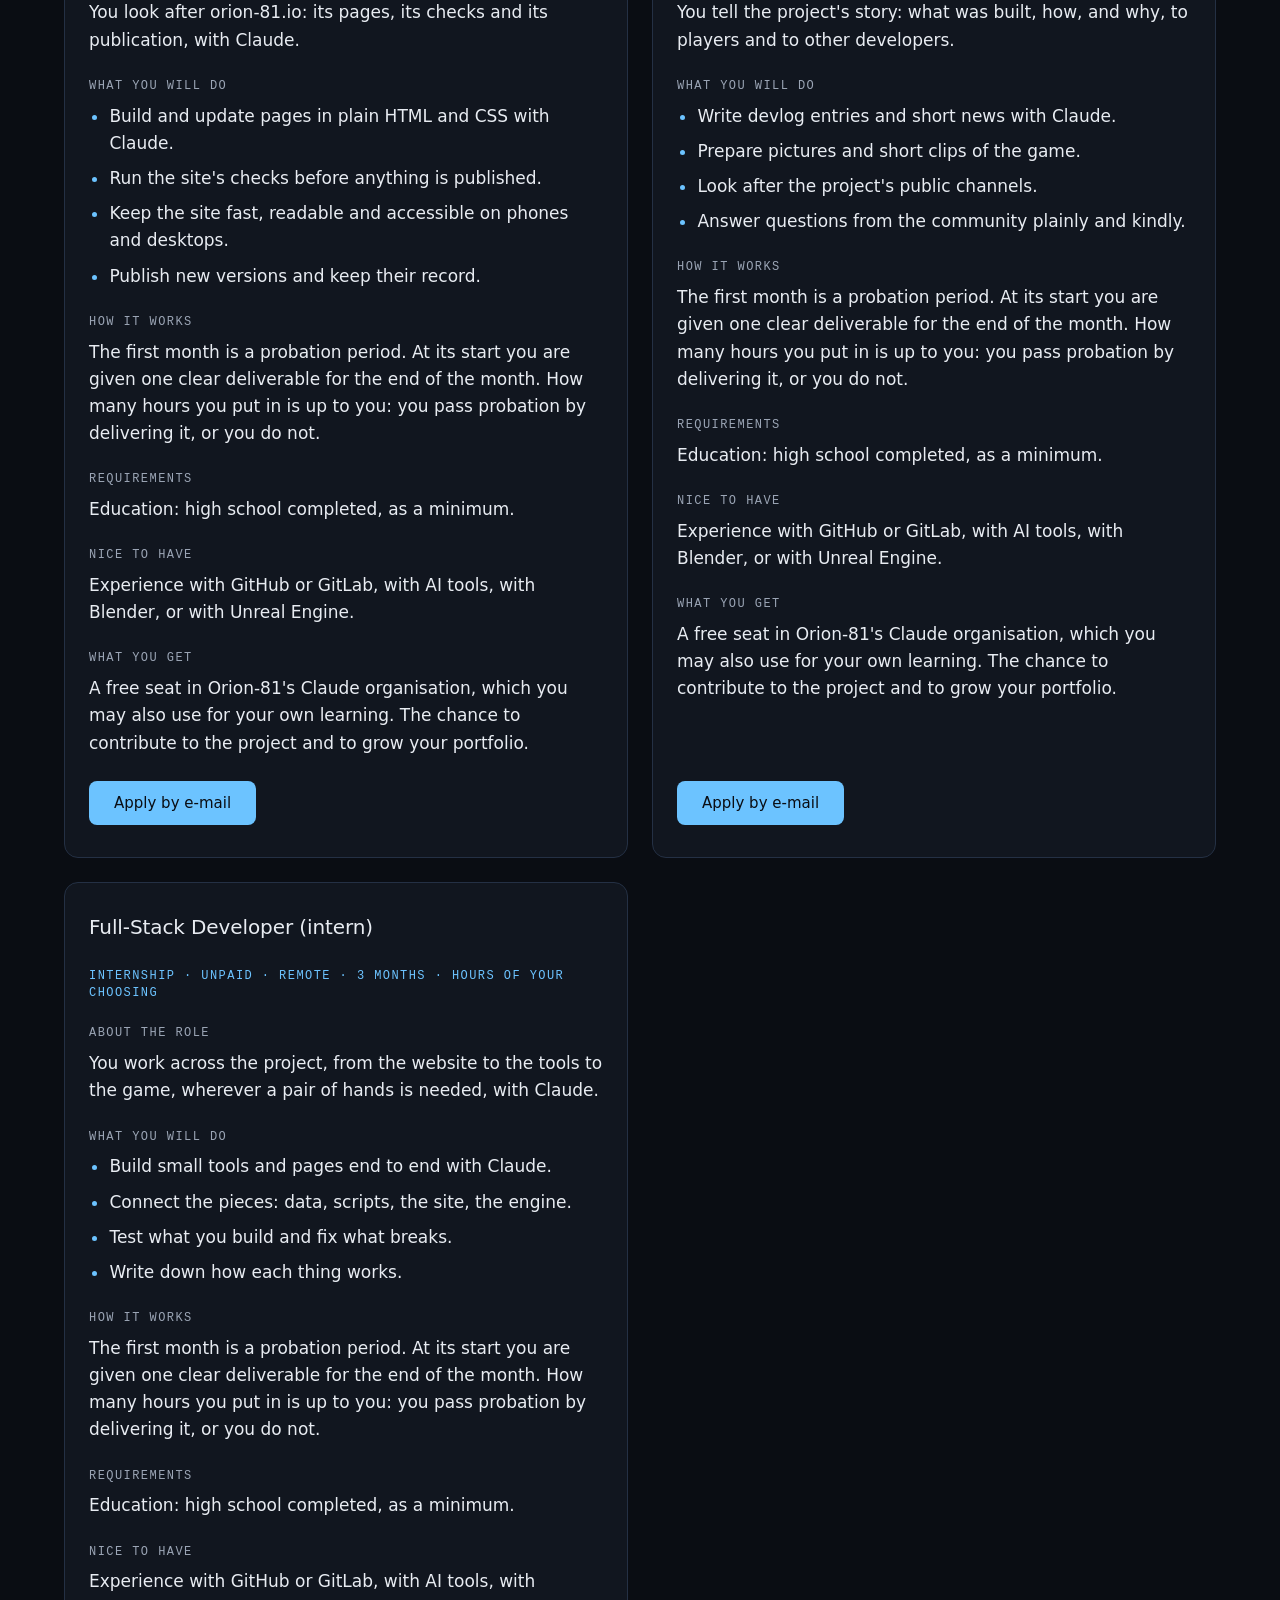
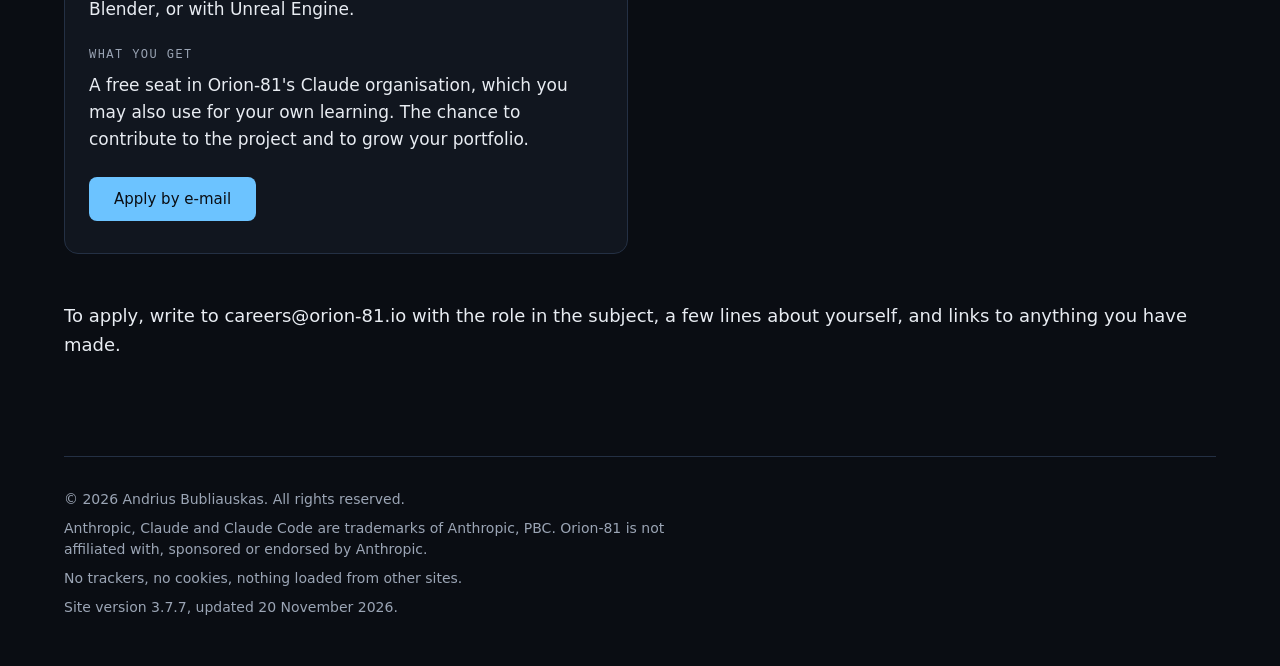
==== commit c4c57063: "Careers: a seventh internship advert, Technical Artist: Shaders & VFX (intern) The advert's words ar" ====
--- a/careers/index.html
+++ b/careers/index.html
@@ -5,7 +5,7 @@
 <meta http-equiv="Content-Security-Policy" content="default-src 'self'; base-uri 'none'; form-action 'none'">
 <meta name="viewport" content="width=device-width, initial-scale=1">
 <title>Careers at Orion-81</title>
-<meta name="description" content="Careers at Orion-81: six internship roles, working with Claude and with Unreal Engine 5 or Blender. Apply by e-mail.">
+<meta name="description" content="Careers at Orion-81: seven internship roles, working with Claude and with Unreal Engine 5 or Blender. Apply by e-mail.">
 <meta name="referrer" content="strict-origin-when-cross-origin">
 <link rel="icon" type="image/png" sizes="32x32" href="../assets/img/logo/favicon-32.png">
 <link rel="icon" type="image/png" sizes="180x180" href="../assets/img/logo/favicon-180.png">
@@ -38,10 +38,11 @@
   <h1>Careers</h1>
   <p class="cr-sub">Internships at Orion-81</p>
   <p class="cr-intro">Orion-81 is a space combat game built by a small team that directs AI. Every internship here works with Claude, and with Unreal Engine 5 or Blender where the role calls for it. You contribute to a real project and grow your portfolio.</p>
-  <nav class="cr-roles" aria-label="The six internship roles">
+  <nav class="cr-roles" aria-label="The seven internship roles">
   <ul>
     <li><a href="#asset-artist">3D Asset Artist, AI-assisted (intern)</a></li>
     <li><a href="#level-designer">Level Designer, AI-assisted (intern)</a></li>
+    <li><a href="#technical-artist">Technical Artist: Shaders &amp; VFX (intern)</a></li>
     <li><a href="#backend-engineer">Backend Engineer (intern)</a></li>
     <li><a href="#webmaster">Webmaster (intern)</a></li>
     <li><a href="#pr-manager">PR Manager (intern)</a></li>
@@ -95,6 +96,34 @@
   <h3>What you get</h3>
   <p>A free seat in Orion-81&#x27;s Claude organisation, which you may also use for your own learning. The chance to contribute to the project and to grow your portfolio.</p>
   <p class="cr-act"><a class="btn btn-primary cr-apply-btn" href="mailto:careers@orion-81.io?subject=Internship%20application%3A%20Level%20Designer%2C%20AI-assisted%20%28intern%29" aria-label="Apply by e-mail: Level Designer, AI-assisted (intern)">Apply by e-mail</a></p>
+</article>
+
+<article class="cr-card" id="technical-artist" aria-labelledby="technical-artist-t">
+  <h2 id="technical-artist-t">Technical Artist: Shaders &amp; VFX (intern)</h2>
+  <p class="cr-kind">Internship &middot; Unpaid &middot; Remote &middot; 3 months &middot; Hours of your choosing</p>
+  <h3>About the role</h3>
+  <p>You make the game look alive: ships that glow when they are hit, shields that ripple, engines that leave trails. You build these effects in Unreal Engine 5 with Claude, so a fight reads clearly at a glance.</p>
+  <p>If you have written shaders in GLSL, on Shadertoy or in WebGL, you already think the right way. Unreal uses HLSL, and we will help you make the switch.</p>
+  <h3>What you will do</h3>
+  <ul>
+    <li>Build materials in Unreal Engine 5&#x27;s Material Editor with Claude, and write HLSL where nodes are not enough.</li>
+    <li>Make damage on the enemy capital ship easy to see: hit flashes, glowing scorch marks, shield ripples.</li>
+    <li>Create engine trails, a nebula backdrop and other space effects with Niagara and materials.</li>
+    <li>Keep every effect fast enough to run smoothly in a packaged build.</li>
+    <li>Keep each effect&#x27;s files and notes in the repository.</li>
+    <li>Optionally, bring shader effects to orion-81.io in WebGL and GLSL.</li>
+  </ul>
+  <h3>How it works</h3>
+  <p>The first month is a probation period. At its start you are given one clear deliverable for the end of the month. How many hours you put in is up to you: you pass probation by delivering it, or you do not.</p>
+  <h3>Requirements</h3>
+  <p>Education: high school completed, as a minimum.</p>
+  <h3>Nice to have</h3>
+  <p>Experience with GLSL, Shadertoy or WebGL; with HLSL, Unreal Engine materials or Niagara; with GitHub or GitLab; with AI tools. A link to a shader you wrote counts for more than a CV.</p>
+  <h3>What you get</h3>
+  <p>A free seat in Orion-81&#x27;s Claude organisation, which you may also use for your own learning. The chance to contribute to the project and to grow your portfolio.</p>
+  <h3>How to apply</h3>
+  <p>Write to careers@orion-81.io with &quot;Technical Artist: Shaders &amp; VFX&quot; in the subject, a few lines about yourself, and links to anything you have made, such as a Shadertoy page, a WebGL demo or an Unreal material.</p>
+  <p class="cr-act"><a class="btn btn-primary cr-apply-btn" href="mailto:careers@orion-81.io?subject=Internship%20application%3A%20Technical%20Artist%3A%20Shaders%20%26%20VFX%20%28intern%29" aria-label="Apply by e-mail: Technical Artist: Shaders &amp; VFX (intern)">Apply by e-mail</a></p>
 </article>
 
 <article class="cr-card" id="backend-engineer" aria-labelledby="backend-engineer-t">
